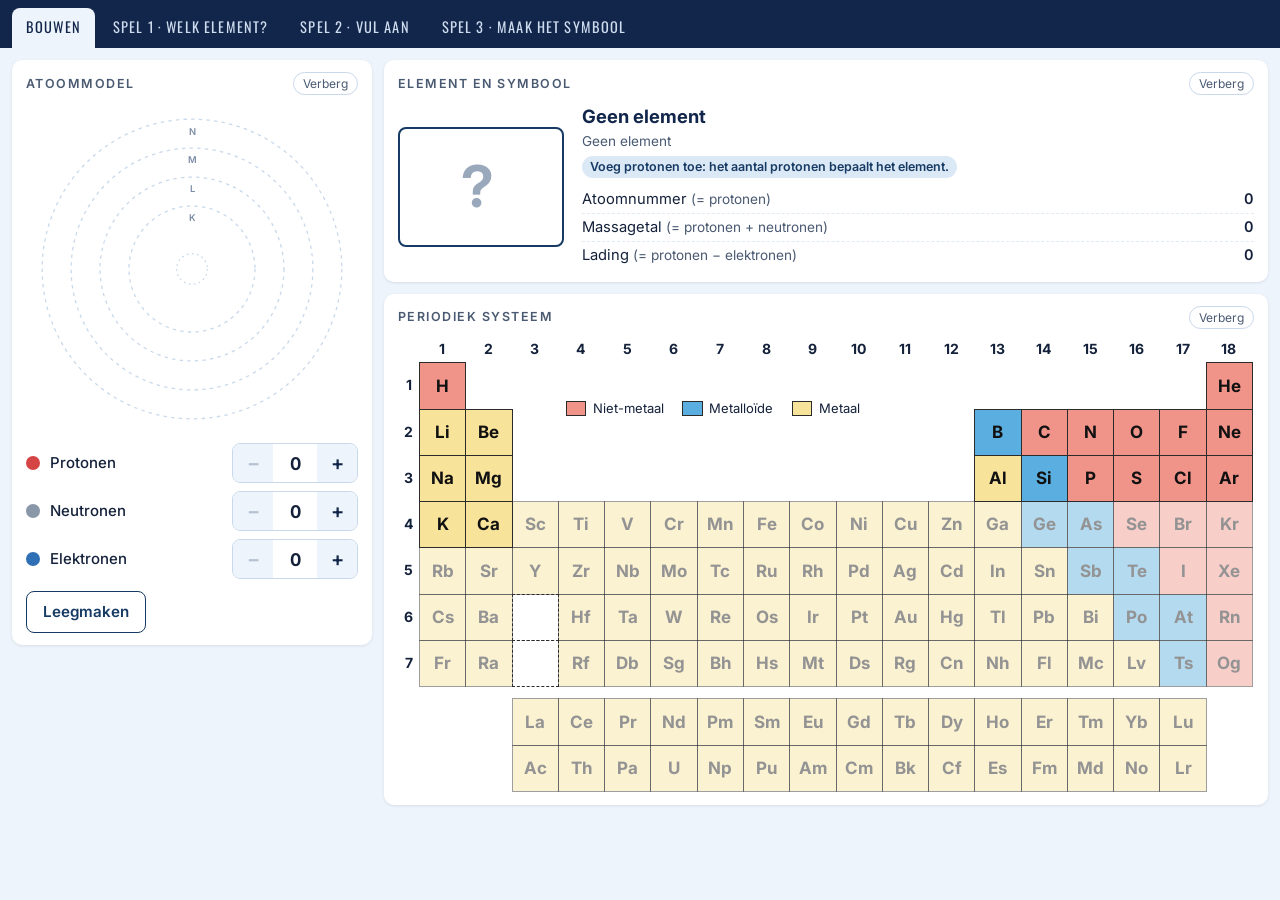
==== materialen/3hv/h1/bouw-een-atoom/index.html @ c72470d8 "Simulatie Bouw een atoom met drie spellen; PhET-materialen verwijderd - Bouwen t/m calcium: protonen" ====
<!doctype html>
<html lang="nl">
<head>
<meta charset="utf-8">
<meta name="viewport" content="width=device-width, initial-scale=1">
<title>Bouw een atoom</title>
<link rel="preconnect" href="https://fonts.googleapis.com">
<link rel="preconnect" href="https://fonts.gstatic.com" crossorigin>
<link href="https://fonts.googleapis.com/css2?family=Inter:wght@400;500;600;700&family=Oswald:wght@500;600&display=swap" rel="stylesheet">
<style>
  :root {
    --navy: #11264a; --navy2: #163a63; --navy3: #2c5687;
    --licht: #eef4fb; --licht2: #dbe8f5; --rand: #c9d8ea;
    --tekst: #14213a; --zacht: #4a5a72;
    --proton: #d64545; --neutron: #8a97a8; --elektron: #2f6fb5;
    --goed: #1f8a4c; --fout: #c0392b;
    --nietmetaal: #f0948a; --metalloide: #5aaee0; --metaal: #f8e39b;
  }
  * { box-sizing: border-box; }
  html, body { margin: 0; }
  body {
    font-family: Inter, "Helvetica Neue", Arial, sans-serif; color: var(--tekst);
    background: var(--licht); line-height: 1.45; font-size: 15px;
    -webkit-font-smoothing: antialiased;
  }
  button { font: inherit; cursor: pointer; }
  [hidden] { display: none !important; }

  /* ---------- tabbladen ---------- */
  .tabs {
    display: flex; gap: 4px; padding: 8px 12px 0; background: var(--navy);
    overflow-x: auto; scrollbar-width: none;
  }
  .tabs button {
    flex: 0 0 auto; border: 0; background: transparent; color: #cfdcef;
    padding: 9px 14px 10px; border-radius: 8px 8px 0 0;
    font-family: Oswald, "Arial Narrow", sans-serif; letter-spacing: .08em;
    text-transform: uppercase; font-size: .9rem;
  }
  .tabs button:hover { color: #fff; background: rgba(255,255,255,.08); }
  .tabs button[aria-selected="true"] { background: var(--licht); color: var(--navy); }
  #scherm { padding: 12px; }

  /* ---------- kaarten ---------- */
  .kaart { background: #fff; border-radius: 10px; box-shadow: 0 1px 3px rgba(11,26,51,.1); padding: 12px 14px; min-width: 0; }
  .kaart-kop { display: flex; align-items: center; gap: 8px; margin: 0 0 8px; }
  .kaart-kop h2 {
    margin: 0; font-size: .78rem; letter-spacing: .12em; text-transform: uppercase;
    color: var(--zacht); font-weight: 600;
  }
  .kaart-kop .wissel {
    margin-left: auto; border: 1px solid var(--rand); background: #fff; color: var(--zacht);
    font-size: .75rem; padding: 2px 9px; border-radius: 99px;
  }
  .kaart.dicht .inhoud { display: none; }
  .kaart.dicht .kaart-kop { margin: 0; }

  /* ---------- bouwen ---------- */
  .bouw { display: grid; grid-template-columns: minmax(280px, 360px) minmax(0, 1fr); gap: 12px; align-items: start; }
  .bouw .model { grid-row: span 2; }
  .atoom { width: 100%; height: auto; display: block; max-height: 340px; margin: 0 auto; }
  .atoom .schil { fill: none; stroke: #c9d8ea; stroke-width: 1.5; stroke-dasharray: 4 5; }
  .atoom .schil.vol { stroke: #9fb6d3; }
  .atoom .schil-naam { font-size: 11px; fill: #7d8da5; font-weight: 600; font-family: Inter, Arial, sans-serif; }
  .atoom .kern-leeg { fill: none; stroke: #c9d8ea; stroke-width: 1.5; stroke-dasharray: 2 4; }
  .atoom .p { fill: var(--proton); stroke: #fff; stroke-width: 1.2; }
  .atoom .n { fill: var(--neutron); stroke: #fff; stroke-width: 1.2; }
  .atoom .e { fill: var(--elektron); stroke: #fff; stroke-width: 2; }
  .atoom .pop { animation: pop .35s ease-out; transform-box: fill-box; transform-origin: center; }
  @keyframes pop { from { transform: scale(2.2); opacity: .2; } to { transform: scale(1); opacity: 1; } }
  @media (prefers-reduced-motion: reduce) { .atoom .pop { animation: none; } .el { transition: none !important; } }

  .deeltjes { display: grid; gap: 8px; margin-top: 8px; }
  .deeltje { display: flex; align-items: center; gap: 10px; }
  .deeltje .stip { width: 14px; height: 14px; border-radius: 50%; flex: 0 0 auto; }
  .deeltje .naam { flex: 1; font-weight: 500; }
  .stapper { display: inline-flex; align-items: center; border: 1px solid var(--rand); border-radius: 8px; overflow: hidden; }
  .stapper button {
    width: 40px; height: 38px; border: 0; background: var(--licht); color: var(--navy);
    font-size: 1.25rem; font-weight: 600; line-height: 1;
  }
  .stapper button:hover:not(:disabled) { background: var(--licht2); }
  .stapper button:disabled { color: #b5c1d1; cursor: default; }
  .stapper output { min-width: 44px; text-align: center; font-weight: 700; font-size: 1.1rem; font-variant-numeric: tabular-nums; }
  .knoppenrij { display: flex; gap: 8px; margin-top: 12px; flex-wrap: wrap; }
  .knop {
    border: 1px solid var(--navy2); background: var(--navy2); color: #fff;
    padding: 9px 16px; border-radius: 8px; font-weight: 600; font-size: .95rem;
  }
  .knop:hover { filter: brightness(1.12); }
  .knop.licht { background: #fff; color: var(--navy2); }
  .knop.groot { padding: 12px 22px; font-size: 1.05rem; }

  .gegevens .inhoud { display: flex; gap: 18px; align-items: center; flex-wrap: wrap; }
  .gegevens table { border-collapse: collapse; font-size: .92rem; flex: 1 1 220px; }
  .gegevens td { padding: 3px 0; border-bottom: 1px dashed #e1e9f3; }
  .gegevens td:last-child { text-align: right; font-weight: 600; font-variant-numeric: tabular-nums; padding-left: 12px; }
  .gegevens tr:last-child td { border-bottom: 0; }
  .elementnaam { font-weight: 700; font-size: 1.15rem; color: var(--navy); margin-bottom: 2px; }
  .status { font-size: .85rem; color: var(--zacht); }
  .label { display: inline-block; font-size: .78rem; font-weight: 600; padding: 2px 8px; border-radius: 99px; margin: 4px 4px 0 0; }
  .label.ok { background: #e3f4ea; color: var(--goed); }
  .label.let { background: #fdecea; color: var(--fout); }
  .label.info { background: var(--licht2); color: var(--navy2); }

  /* ---------- symboolnotatie ---------- */
  .notatie {
    display: inline-grid; grid-template-columns: auto auto auto; grid-template-rows: auto auto;
    align-items: center; column-gap: 4px; padding: 10px 16px; background: #fff;
    border: 2px solid var(--navy2); border-radius: 8px; min-height: 120px;
    font-variant-numeric: tabular-nums;
  }
  .notatie .a, .notatie .z { grid-column: 1; justify-self: end; font-size: 1.35rem; font-weight: 600; line-height: 1.1; min-width: 1.2em; text-align: right; }
  .notatie .a { grid-row: 1; align-self: end; }
  .notatie .z { grid-row: 2; align-self: start; }
  .notatie .sym { grid-column: 2; grid-row: 1 / span 2; font-size: 3.6rem; font-weight: 700; line-height: 1; color: var(--navy); min-width: 1.1em; text-align: center; }
  .notatie .q { grid-column: 3; grid-row: 1; align-self: end; font-size: 1.35rem; font-weight: 600; line-height: 1.1; min-width: 1.5em; }
  .notatie .sym.onbekend { color: #9aa8bb; }
  .notatie input {
    width: 3.2em; font: inherit; font-size: 1.25rem; font-weight: 600; text-align: center;
    border: 2px solid var(--navy3); border-radius: 6px; padding: 3px 2px; margin: 2px 0;
    background: #f7fbff; color: var(--tekst);
  }
  .notatie input:focus { outline: 3px solid #9cc3f0; outline-offset: 1px; }
  .notatie input.goed { border-color: var(--goed); background: #e9f7ef; }
  .notatie input.fout { border-color: var(--fout); background: #fdecea; }
  .notatie .ingevuld { color: var(--goed); }

  /* ---------- periodiek systeem ---------- */
  .pse-wrap { overflow-x: auto; }
  .pse {
    display: grid; container-type: inline-size; min-width: 340px;
    grid-template-columns: 1.4em repeat(18, minmax(0, 1fr));
    grid-template-rows: auto repeat(7, auto) .8em repeat(2, auto);
    padding: 2px 2px 2px 0;
  }
  .pse .gnr, .pse .pnr {
    font-weight: 700; color: var(--tekst); display: grid; place-items: center;
    font-size: clamp(8px, 1.9cqw, 14px);
  }
  .pse .gnr { padding-bottom: 3px; }
  .pse .el {
    aspect-ratio: 1; border: 1px solid #2b2b2b; margin: 0 -1px -1px 0; padding: 0;
    display: grid; place-items: center; position: relative;
    font-weight: 700; font-size: clamp(8px, 2.35cqw, 17px); color: #111;
    transition: transform .12s ease, box-shadow .12s ease;
  }
  .pse .nietmetaal { background: var(--nietmetaal); }
  .pse .metalloide { background: var(--metalloide); }
  .pse .metaal { background: var(--metaal); }
  .pse .el.buiten { opacity: .45; }
  .pse .leegvak { border: 1px dashed #2b2b2b; margin: 0 -1px -1px 0; }
  .pse .el.markeer {
    z-index: 3; transform: scale(1.18); outline: 3px solid var(--navy);
    box-shadow: 0 4px 12px rgba(0,0,0,.35);
  }
  .pse.klikbaar { min-width: 430px; }
  .pse.klikbaar .el.binnen { cursor: pointer; }
  .pse.klikbaar .el.binnen:hover, .pse.klikbaar .el.binnen:focus-visible { z-index: 3; transform: scale(1.2); box-shadow: 0 3px 10px rgba(0,0,0,.3); outline: 2px solid var(--navy); }
  .pse .el.goed { background: var(--goed); color: #fff; z-index: 3; transform: scale(1.25); outline: 3px solid #0d4d29; }
  .pse .el.fout { background: var(--fout); color: #fff; }
  .pse .legenda {
    grid-column: 5 / span 9; grid-row: 2 / span 2; display: flex; flex-wrap: wrap;
    align-content: center; gap: .4em 1.4em; padding-left: .6em; font-size: clamp(8px, 1.8cqw, 13px);
  }
  .pse .legenda span { display: inline-flex; align-items: center; gap: .5em; }
  .pse .legenda i { width: 1.6em; height: 1.2em; border: 1px solid #2b2b2b; display: inline-block; }

  /* ---------- spellen ---------- */
  .start { max-width: 640px; margin: 18px auto; padding: 24px 26px; }
  .start h2 { margin: 0 0 6px; font-family: Oswald, "Arial Narrow", sans-serif; letter-spacing: .05em; text-transform: uppercase; color: var(--navy); font-weight: 600; font-size: 1.5rem; }
  .start p { margin: 6px 0; color: var(--zacht); }
  .schakelaar { display: flex; align-items: center; gap: 12px; margin: 18px 0 4px; cursor: pointer; font-weight: 600; }
  .schakelaar input { position: absolute; opacity: 0; width: 1px; height: 1px; }
  .schakelaar .baan { width: 46px; height: 26px; border-radius: 99px; background: #b8c4d4; position: relative; transition: background .15s; flex: 0 0 auto; }
  .schakelaar .baan::after { content: ""; position: absolute; top: 3px; left: 3px; width: 20px; height: 20px; border-radius: 50%; background: #fff; transition: left .15s; box-shadow: 0 1px 2px rgba(0,0,0,.3); }
  .schakelaar input:checked + .baan { background: var(--goed); }
  .schakelaar input:checked + .baan::after { left: 23px; }
  .schakelaar input:focus-visible + .baan { outline: 3px solid #9cc3f0; outline-offset: 2px; }
  .start .klein { font-size: .88rem; }

  .spelbalk {
    display: flex; align-items: center; gap: 14px; flex-wrap: wrap;
    background: #fff; border-radius: 10px; padding: 8px 14px; margin-bottom: 12px;
    box-shadow: 0 1px 3px rgba(11,26,51,.1); font-size: .92rem;
  }
  .spelbalk strong { color: var(--navy); }
  .voortgang { display: flex; gap: 5px; }
  .voortgang i { width: 22px; height: 6px; border-radius: 3px; background: var(--licht2); }
  .voortgang i.af { background: var(--navy3); }
  .voortgang i.nu { background: var(--navy); outline: 2px solid #9cc3f0; }
  .spelbalk .stop { margin-left: auto; border: 1px solid var(--rand); background: #fff; color: var(--zacht); border-radius: 8px; padding: 4px 12px; font-size: .85rem; }
  .ionlabel { font-size: .78rem; font-weight: 600; padding: 2px 8px; border-radius: 99px; background: var(--licht2); color: var(--navy2); }

  .spel-grid { display: grid; grid-template-columns: minmax(250px, 330px) minmax(0, 1fr); gap: 12px; align-items: start; }
  .gegeven ul { list-style: none; padding: 0; margin: 0 0 6px; display: grid; gap: 4px; }
  .gegeven li { display: flex; align-items: center; gap: 10px; font-size: 1.02rem; }
  .gegeven li .stip { width: 13px; height: 13px; border-radius: 50%; }
  .gegeven li b { margin-left: auto; font-size: 1.15rem; font-variant-numeric: tabular-nums; }
  .opdracht .vraag { font-size: 1.08rem; font-weight: 600; margin: 0 0 12px; color: var(--navy); }
  .opdracht .hint { font-size: .85rem; color: var(--zacht); margin: -6px 0 12px; }
  .invulrij { display: flex; gap: 22px; align-items: center; flex-wrap: wrap; }
  .feedback { margin-top: 14px; padding: 12px 14px; border-radius: 8px; font-size: .95rem; }
  .feedback.goed { background: #e9f7ef; border-left: 5px solid var(--goed); }
  .feedback.fout { background: #fdecea; border-left: 5px solid var(--fout); }
  .feedback.info { background: var(--licht); border-left: 5px solid var(--navy3); }
  .feedback strong { display: block; margin-bottom: 2px; }
  .feedback p { margin: 4px 0 0; }

  .resultaat { max-width: 720px; margin: 18px auto; padding: 24px 26px; text-align: center; }
  .resultaat .score { font-size: 3rem; font-weight: 700; color: var(--navy); line-height: 1.1; margin: 8px 0 2px; }
  .resultaat .sterren { font-size: 1.8rem; letter-spacing: .15em; color: #e0a800; }
  .resultaat ol { list-style: none; padding: 0; margin: 18px 0; display: flex; flex-wrap: wrap; justify-content: center; gap: 10px; }
  .resultaat li { border: 1px solid var(--rand); border-radius: 10px; padding: 8px 12px 6px; min-width: 112px; }
  .notatie.klein { min-height: 0; padding: 4px 10px; border-width: 1px; margin-bottom: 4px; }
  .notatie.klein .a, .notatie.klein .z, .notatie.klein .q { font-size: .95rem; }
  .notatie.klein .sym { font-size: 2.2rem; }
  .resultaat li .pnt { font-size: .85rem; font-weight: 600; }
  .resultaat li .pnt.vol { color: var(--goed); }
  .resultaat li .pnt.half { color: #b77b00; }
  .resultaat li .pnt.nul { color: var(--fout); }
  .resultaat .knoppenrij { justify-content: center; }

  /* ---------- smal scherm ---------- */
  @media (max-width: 760px) {
    #scherm { padding: 8px; }
    .bouw, .spel-grid { grid-template-columns: 1fr; }
    .bouw .model { grid-row: auto; }
    .atoom { max-height: 260px; }
    .tabs button { padding: 8px 10px 9px; font-size: .82rem; }
  }
</style>
</head>
<body>
<nav class="tabs" role="tablist" aria-label="Onderdelen">
  <button role="tab" data-modus="bouw">Bouwen</button>
  <button role="tab" data-modus="1">Spel 1 · Welk element?</button>
  <button role="tab" data-modus="2">Spel 2 · Vul aan</button>
  <button role="tab" data-modus="3">Spel 3 · Maak het symbool</button>
</nav>
<main id="scherm"></main>

<script>
"use strict";

/* ===================== gegevens ===================== */

const SYMBOLEN = ("H He Li Be B C N O F Ne Na Mg Al Si P S Cl Ar K Ca Sc Ti V Cr Mn Fe Co Ni Cu Zn " +
  "Ga Ge As Se Br Kr Rb Sr Y Zr Nb Mo Tc Ru Rh Pd Ag Cd In Sn Sb Te I Xe Cs Ba La Ce Pr Nd Pm Sm " +
  "Eu Gd Tb Dy Ho Er Tm Yb Lu Hf Ta W Re Os Ir Pt Au Hg Tl Pb Bi Po At Rn Fr Ra Ac Th Pa U Np Pu " +
  "Am Cm Bk Cf Es Fm Md No Lr Rf Db Sg Bh Hs Mt Ds Rg Cn Nh Fl Mc Lv Ts Og").split(" ");

const NAMEN = ["Waterstof", "Helium", "Lithium", "Beryllium", "Boor", "Koolstof", "Stikstof",
  "Zuurstof", "Fluor", "Neon", "Natrium", "Magnesium", "Aluminium", "Silicium", "Fosfor",
  "Zwavel", "Chloor", "Argon", "Kalium", "Calcium"];

const MAX_Z = 20;                 // bouwen en spellen t/m calcium
const NIET_METAAL = [1, 2, 6, 7, 8, 9, 10, 15, 16, 17, 18, 34, 35, 36, 53, 54, 86, 118];
const METALLOIDE = [5, 14, 32, 33, 51, 52, 84, 85, 117];

/* Aantallen neutronen van de stabiele isotopen (t/m calcium) */
const STABIEL = {
  1: [0, 1], 2: [1, 2], 3: [3, 4], 4: [5], 5: [5, 6], 6: [6, 7], 7: [7, 8], 8: [8, 9, 10],
  9: [10], 10: [10, 11, 12], 11: [12], 12: [12, 13, 14], 13: [14], 14: [14, 15, 16], 15: [16],
  16: [16, 17, 18, 20], 17: [18, 20], 18: [18, 20, 22], 19: [20, 22], 20: [20, 22, 23, 24, 26, 28]
};

/* Ionen die in de spellen gevraagd kunnen worden (realistische ladingen) */
const IONEN = { 1: 1, 3: 1, 4: 2, 7: -3, 8: -2, 9: -1, 11: 1, 12: 2, 13: 3, 15: -3, 16: -2, 17: -1, 19: 1, 20: 2 };

const SCHIL_MAX = [2, 8, 8, 2];
const SCHIL_NAAM = ["K", "L", "M", "N"];
const GRENS = { p: MAX_Z, n: 30, e: 20 };

/* ===================== hulpfuncties ===================== */

const $ = (s, el = document) => el.querySelector(s);
const $$ = (s, el = document) => [...el.querySelectorAll(s)];
const kies = (lijst) => lijst[Math.floor(Math.random() * lijst.length)];
const schud = (lijst) => {
  const a = [...lijst];
  for (let i = a.length - 1; i > 0; i--) { const j = Math.floor(Math.random() * (i + 1)); [a[i], a[j]] = [a[j], a[i]]; }
  return a;
};
const reeks = (van, tot) => Array.from({ length: tot - van + 1 }, (_, i) => van + i);
const MIN = "−";

const symbool = (z) => (z >= 1 && z <= SYMBOLEN.length ? SYMBOLEN[z - 1] : null);
const naam = (z) => NAMEN[z - 1] || "";
const categorie = (z) => NIET_METAAL.includes(z) ? "nietmetaal" : METALLOIDE.includes(z) ? "metalloide" : "metaal";

/* lading als in de notatie: "", "+", "2+", "−", "3−" */
const ladingNotatie = (q) => q === 0 ? "" : (Math.abs(q) === 1 ? "" : Math.abs(q)) + (q > 0 ? "+" : MIN);
/* lading als getal in tekst: "0", "+2", "−1" */
const ladingGetal = (q) => q === 0 ? "0" : (q > 0 ? "+" : MIN) + Math.abs(q);

/* Leest een ingevoerde lading. Geeft een getal, of null (leeg) of NaN (ongeldig) */
function leesLading(tekst) {
  const s = String(tekst).replace(/[−–—]/g, "-").replace(/\s+/g, "");
  if (s === "") return null;
  if (/^[+-]?0[+-]?$/.test(s)) return 0;
  const m = s.match(/^([+-])?(\d*)([+-])?$/);
  if (!m || (!m[1] && !m[3]) || (m[1] && m[3])) return NaN;
  const getal = m[2] === "" ? 1 : parseInt(m[2], 10);
  return (m[1] || m[3]) === "+" ? getal : -getal;
}
function leesGetal(tekst) {
  const s = String(tekst).trim();
  if (s === "") return null;
  return /^\d+$/.test(s) ? parseInt(s, 10) : NaN;
}

function verdeling(e) {
  const uit = [];
  for (const max of SCHIL_MAX) { const x = Math.max(0, Math.min(max, e)); uit.push(x); e -= x; }
  return uit;
}

/* ===================== atoommodel (SVG) ===================== */

function atoomSVG(p, n, e, nieuw) {
  const radii = [74, 108, 142, 176];
  const schillen = verdeling(e);
  let s = `<svg class="atoom" viewBox="-195 -195 390 390" role="img"
    aria-label="Atoommodel met ${p} protonen, ${n} neutronen en ${e} elektronen">`;

  radii.forEach((r, i) => {
    s += `<circle class="schil ${schillen[i] ? "vol" : ""}" r="${r}"/>`;
    s += `<text class="schil-naam" x="0" y="${-r + 18}" text-anchor="middle">${SCHIL_NAAM[i]}</text>`;
  });

  // kern: protonen en neutronen gelijkmatig gemengd, in een zonnebloem-spiraal
  const totaal = p + n;
  if (totaal === 0) {
    s += `<circle class="kern-leeg" r="18"/>`;
  } else {
    const volgorde = [];
    let pi = 0, ni = 0;
    for (let i = 0; i < totaal; i++) {
      const wilP = n === 0 || (pi / Math.max(p, 1)) <= (ni / n);
      if ((wilP && pi < p) || ni >= n) { volgorde.push("p"); pi++; } else { volgorde.push("n"); ni++; }
    }
    const laatste = nieuw === "p" || nieuw === "n" ? volgorde.lastIndexOf(nieuw) : -1;
    const straal = totaal > 36 ? 6.2 : 7.2;
    const deeltjes = volgorde.map((soort, i) => {
      const r = i === 0 ? 0 : straal * 1.12 * Math.sqrt(i);
      const a = i * 2.39996;
      return { soort, x: r * Math.cos(a), y: r * Math.sin(a), i };
    }).reverse();
    for (const d of deeltjes) {
      s += `<circle class="${d.soort}${d.i === laatste ? " pop" : ""}" cx="${d.x.toFixed(2)}" cy="${d.y.toFixed(2)}" r="${straal}"/>`;
    }
  }

  // elektronen
  let laatsteSchil = -1;
  schillen.forEach((x, i) => { if (x) laatsteSchil = i; });
  schillen.forEach((aantal, i) => {
    const r = radii[i];
    for (let k = 0; k < aantal; k++) {
      const a = -Math.PI / 2 + (k / aantal) * Math.PI * 2 + (i % 2 ? Math.PI / aantal : 0);
      const pop = nieuw === "e" && i === laatsteSchil && k === aantal - 1 ? " pop" : "";
      s += `<circle class="e${pop}" cx="${(r * Math.cos(a)).toFixed(2)}" cy="${(r * Math.sin(a)).toFixed(2)}" r="8"/>`;
    }
  });
  return s + `</svg>`;
}

/* ===================== symboolnotatie ===================== */
/* velden: { a, z, sym, q } – elk een tekst, of { invoer: "id" } voor een invulvak */
function notatieHTML(v, opties = {}) {
  const vak = (x, cls, label) => {
    if (x && typeof x === "object") {
      return `<span class="${cls}"><input id="${x.invoer}" inputmode="${x.modus || "numeric"}" autocomplete="off" aria-label="${label}" maxlength="3"></span>`;
    }
    return `<span class="${cls}">${x ?? ""}</span>`;
  };
  return `<div class="notatie ${opties.klein ? "klein" : ""}" role="group" aria-label="Symboolnotatie">
    ${vak(v.a, "a", "Massagetal")}
    ${vak(v.z, "z", "Atoomnummer")}
    <span class="sym ${v.sym ? "" : "onbekend"}" id="${opties.symId || ""}">${v.sym || "?"}</span>
    ${vak(v.q, "q", "Lading")}
  </div>`;
}

/* ===================== periodiek systeem ===================== */

function positie(z) {
  if (z === 1) return [1, 1];
  if (z === 2) return [1, 18];
  if (z <= 4) return [2, z - 2];
  if (z <= 10) return [2, z + 8];
  if (z <= 12) return [3, z - 10];
  if (z <= 18) return [3, z];
  if (z <= 36) return [4, z - 18];
  if (z <= 54) return [5, z - 36];
  if (z <= 56) return [6, z - 54];
  if (z <= 71) return ["f1", z - 54];   // La (57) onder groep 3
  if (z <= 86) return [6, z - 68];
  if (z <= 88) return [7, z - 86];
  if (z <= 103) return ["f2", z - 86];  // Ac (89) onder groep 3
  return [7, z - 100];
}

function pseHTML({ markeer = 0, klikbaar = false } = {}) {
  let s = `<div class="pse-wrap"><div class="pse ${klikbaar ? "klikbaar" : ""}" role="group" aria-label="Periodiek systeem">`;
  for (let g = 1; g <= 18; g++) s += `<div class="gnr" style="grid-row:1;grid-column:${g + 1}">${g}</div>`;
  for (let p = 1; p <= 7; p++) s += `<div class="pnr" style="grid-row:${p + 1};grid-column:1">${p}</div>`;
  s += `<div class="legenda">
      <span><i style="background:var(--nietmetaal)"></i>Niet-metaal</span>
      <span><i style="background:var(--metalloide)"></i>Metalloïde</span>
      <span><i style="background:var(--metaal)"></i>Metaal</span>
    </div>`;
  s += `<div class="leegvak" style="grid-row:7;grid-column:4"></div><div class="leegvak" style="grid-row:8;grid-column:4"></div>`;
  for (let z = 1; z <= SYMBOLEN.length; z++) {
    const [rij, kolom] = positie(z);
    const r = rij === "f1" ? 10 : rij === "f2" ? 11 : rij + 1;
    const binnen = z <= MAX_Z;
    const cls = `el ${categorie(z)} ${binnen ? "binnen" : "buiten"} ${z === markeer ? "markeer" : ""}`;
    const stijl = `grid-row:${r};grid-column:${kolom + 1}`;
    if (klikbaar && binnen) {
      s += `<button type="button" class="${cls}" style="${stijl}" data-z="${z}" aria-label="${naam(z)}">${SYMBOLEN[z - 1]}</button>`;
    } else {
      s += `<div class="${cls}" style="${stijl}"${binnen ? ` title="${naam(z)}"` : ""}>${SYMBOLEN[z - 1]}</div>`;
    }
  }
  return s + `</div></div>`;
}

/* ===================== toestand ===================== */

const st = {
  modus: "bouw",
  ionen: false,
  bouw: { p: 0, n: 0, e: 0, nieuw: null, dicht: {} },
  spel: null
};

const scherm = $("#scherm");

function zetModus(m) {
  st.modus = m;
  st.spel = null;
  $$(".tabs button").forEach((b) => b.setAttribute("aria-selected", String(b.dataset.modus === m)));
  render();
  window.scrollTo(0, 0);
}
$$(".tabs button").forEach((b) => b.addEventListener("click", () => zetModus(b.dataset.modus)));

function render() {
  if (st.modus === "bouw") return renderBouw();
  const nr = Number(st.modus);
  if (!st.spel) return renderStart(nr);
  if (st.spel.klaar) return renderResultaat();
  return renderVraag();
}

/* ===================== BOUWEN ===================== */

function kaart(id, titel, inhoud, extraCls = "") {
  const dicht = st.bouw.dicht[id];
  return `<section class="kaart ${extraCls} ${dicht ? "dicht" : ""}" data-kaart="${id}">
    <div class="kaart-kop"><h2>${titel}</h2>
      <button class="wissel" type="button" data-wissel="${id}" aria-expanded="${!dicht}">${dicht ? "Toon" : "Verberg"}</button>
    </div>
    <div class="inhoud">${inhoud}</div>
  </section>`;
}

function renderBouw() {
  const { p, n, e, nieuw } = st.bouw;
  const sym = symbool(p);
  const a = p + n;
  const q = p - e;

  const rij = (soort, label, kleur) => `
    <div class="deeltje">
      <span class="stip" style="background:${kleur}"></span>
      <span class="naam">${label}</span>
      <span class="stapper">
        <button type="button" data-min="${soort}" aria-label="${label} eraf" ${st.bouw[soort] <= 0 ? "disabled" : ""}>${MIN}</button>
        <output aria-live="polite">${st.bouw[soort]}</output>
        <button type="button" data-plus="${soort}" aria-label="${label} erbij" ${st.bouw[soort] >= GRENS[soort] ? "disabled" : ""}>+</button>
      </span>
    </div>`;

  let soortTekst, labels = "";
  if (p === 0) {
    soortTekst = "Geen element";
    labels = `<span class="label info">Voeg protonen toe: het aantal protonen bepaalt het element.</span>`;
  } else {
    soortTekst = q === 0 ? "Neutraal atoom" : q > 0 ? "Positief ion" : "Negatief ion";
    const stabiel = (STABIEL[p] || []).includes(n);
    labels = stabiel
      ? `<span class="label ok">Stabiele kern</span>`
      : `<span class="label let">Instabiele kern: komt niet stabiel voor in de natuur</span>`;
  }

  const gegevens = `
    <div>
      ${notatieHTML({ a: p ? a : "", z: p || "", sym, q: p ? ladingNotatie(q) : "" })}
    </div>
    <div style="flex:1 1 230px">
      <div class="elementnaam">${p ? naam(p) : "Geen element"}</div>
      <div class="status">${soortTekst}</div>
      <div>${labels}</div>
      <table style="width:100%;margin-top:8px">
        <tr><td>Atoomnummer <span class="status">(= protonen)</span></td><td>${p}</td></tr>
        <tr><td>Massagetal <span class="status">(= protonen + neutronen)</span></td><td>${a}</td></tr>
        <tr><td>Lading <span class="status">(= protonen ${MIN} elektronen)</span></td><td>${ladingGetal(q)}</td></tr>
      </table>
    </div>`;

  scherm.innerHTML = `
    <div class="bouw">
      ${kaart("model", "Atoommodel", `
        ${atoomSVG(p, n, e, nieuw)}
        <div class="deeltjes">
          ${rij("p", "Protonen", "var(--proton)")}
          ${rij("n", "Neutronen", "var(--neutron)")}
          ${rij("e", "Elektronen", "var(--elektron)")}
        </div>
        <div class="knoppenrij">
          <button class="knop licht" type="button" id="leeg">Leegmaken</button>
        </div>`, "model")}
      ${kaart("gegevens", "Element en symbool", gegevens, "gegevens")}
      ${kaart("pse", "Periodiek systeem", pseHTML({ markeer: p }))}
    </div>`;

  st.bouw.nieuw = null;

  $$("[data-plus]", scherm).forEach((b) => b.addEventListener("click", () => wijzig(b.dataset.plus, 1)));
  $$("[data-min]", scherm).forEach((b) => b.addEventListener("click", () => wijzig(b.dataset.min, -1)));
  $("#leeg").addEventListener("click", () => { Object.assign(st.bouw, { p: 0, n: 0, e: 0 }); renderBouw(); });
  $$("[data-wissel]", scherm).forEach((b) => b.addEventListener("click", () => {
    st.bouw.dicht[b.dataset.wissel] = !st.bouw.dicht[b.dataset.wissel];
    renderBouw();
  }));
}

function wijzig(soort, d) {
  const nieuw = st.bouw[soort] + d;
  if (nieuw < 0 || nieuw > GRENS[soort]) return;
  st.bouw[soort] = nieuw;
  st.bouw.nieuw = d > 0 ? soort : null;
  const knop = d > 0 ? `[data-plus="${soort}"]` : `[data-min="${soort}"]`;
  renderBouw();
  const opnieuw = $(knop, scherm);
  if (opnieuw && !opnieuw.disabled) opnieuw.focus();
}

/* ===================== SPELLEN ===================== */

const SPELLEN = {
  1: {
    titel: "Spel 1: Welk element is het?",
    uitleg: "Je krijgt het aantal protonen, neutronen en elektronen. Klik in het periodiek systeem op het element dat erbij hoort."
  },
  2: {
    titel: "Spel 2: Vul het symbool aan",
    uitleg: "Je krijgt het aantal protonen, neutronen en elektronen en een symbool waarin één getal ontbreekt. Vul het ontbrekende getal in."
  },
  3: {
    titel: "Spel 3: Maak het symbool",
    uitleg: "Je krijgt het aantal protonen, neutronen en elektronen. Vul zelf het hele symbool in: atoomnummer, massagetal en (bij ionen) de lading."
  }
};

function renderStart(nr) {
  const spel = SPELLEN[nr];
  scherm.innerHTML = `
    <section class="kaart start">
      <h2>${spel.titel}</h2>
      <p>${spel.uitleg}</p>
      <p>Je krijgt <strong>5 uitdagingen</strong>. Goed in één keer: 2 punten. Goed bij de tweede poging: 1 punt.</p>
      <label class="schakelaar">
        <input type="checkbox" id="ionen" ${st.ionen ? "checked" : ""}>
        <span class="baan" aria-hidden="true"></span>
        <span>Ionen meenemen</span>
      </label>
      <p class="klein" id="ionen-uitleg"></p>
      <div class="knoppenrij"><button class="knop groot" type="button" id="start">Start</button></div>
    </section>`;
  const uitleg = () => {
    $("#ionen-uitleg").textContent = st.ionen
      ? "Aan: je krijgt ook ionen, zoals Na⁺, Mg²⁺ en Cl⁻. Het aantal elektronen is dan niet gelijk aan het aantal protonen."
      : "Uit: je krijgt alleen neutrale atomen (evenveel elektronen als protonen).";
  };
  uitleg();
  $("#ionen").addEventListener("change", (ev) => { st.ionen = ev.target.checked; uitleg(); });
  $("#start").addEventListener("click", () => startSpel(nr));
}

function maakUitdagingen(nr, ionen) {
  let keuzes;
  if (ionen) {
    // 3 ionen en 2 atomen, allemaal verschillende elementen
    const ionZ = schud(Object.keys(IONEN).map(Number)).slice(0, 3);
    const atoomZ = schud(reeks(1, MAX_Z).filter((z) => !ionZ.includes(z))).slice(0, 2);
    keuzes = schud([...ionZ.map((z) => ({ z, ion: true })), ...atoomZ.map((z) => ({ z, ion: false }))]);
  } else {
    keuzes = schud(reeks(1, MAX_Z)).slice(0, 5).map((z) => ({ z, ion: false }));
  }
  const lijst = keuzes.map(({ z, ion }) => {
    const n = kies(STABIEL[z]);
    const q = ion ? IONEN[z] : 0;
    return { z, n, q, e: z - q, a: z + n, ion };
  });
  if (nr === 2) {
    // soorten vragen verdelen: zonder ionen massagetal/atoomnummer, met ionen bij de ionen vooral lading
    const basis = schud(["massagetal", "atoomnummer", "massagetal", "atoomnummer", kies(["massagetal", "atoomnummer"])]);
    let ladingVragen = 0;
    lijst.forEach((u, i) => {
      if (u.ion && (ladingVragen < 2 || Math.random() < .4)) { u.variant = "lading"; ladingVragen++; }
      else u.variant = basis[i];
    });
  }
  return lijst;
}

function startSpel(nr) {
  st.spel = { nr, ionen: st.ionen, uitdagingen: maakUitdagingen(nr, st.ionen), i: 0, poging: 0, punten: [], klaar: false, opgelost: false };
  render();
}

function spelbalk() {
  const s = st.spel;
  const totaal = s.punten.reduce((x, y) => x + y, 0);
  return `<div class="spelbalk">
    <strong>${SPELLEN[s.nr].titel.split(":")[0]}</strong>
    <span>Uitdaging ${s.i + 1} van ${s.uitdagingen.length}</span>
    <span class="voortgang" aria-hidden="true">${s.uitdagingen.map((_, k) =>
      `<i class="${k < s.i ? "af" : k === s.i ? "nu" : ""}"></i>`).join("")}</span>
    <span>Score: <strong>${totaal}</strong></span>
    ${s.ionen ? `<span class="ionlabel">Met ionen</span>` : ""}
    <button type="button" class="stop" id="stop">Stoppen</button>
  </div>`;
}

function gegevenHTML(u) {
  return `<section class="kaart gegeven">
    <div class="kaart-kop"><h2>Gegeven</h2></div>
    <ul>
      <li><span class="stip" style="background:var(--proton)"></span>Protonen <b>${u.z}</b></li>
      <li><span class="stip" style="background:var(--neutron)"></span>Neutronen <b>${u.n}</b></li>
      <li><span class="stip" style="background:var(--elektron)"></span>Elektronen <b>${u.e}</b></li>
    </ul>
    ${atoomSVG(u.z, u.n, u.e)}
  </section>`;
}

/* uitleg bij het juiste antwoord */
const UITLEG = {
  atoomnummer: (u) => `Atoomnummer = aantal protonen = <b>${u.z}</b>.`,
  massagetal: (u) => `Massagetal = protonen + neutronen = ${u.z} + ${u.n} = <b>${u.a}</b>.`,
  lading: (u) => `Lading = protonen ${MIN} elektronen = ${u.z} ${MIN} ${u.e} = <b>${ladingGetal(u.q)}</b>` +
    (u.q === 0 ? " (neutraal)." : `, in het symbool geschreven als <b>${ladingNotatie(u.q)}</b>.`),
  element: (u) => `Het aantal protonen bepaalt het element: atoomnummer ${u.z} is <b>${naam(u.z)} (${symbool(u.z)})</b>.` +
    (u.q !== 0 ? " Het aantal elektronen bepaalt alleen de lading, niet het element." : "")
};

function renderVraag() {
  const s = st.spel;
  const u = s.uitdagingen[s.i];
  let opdracht = "";

  if (s.nr === 1) {
    opdracht = `
      <p class="vraag">Welk ${u.q !== 0 || s.ionen ? "element" : "atoom"} is dit? Klik op het juiste element in het periodiek systeem.</p>
      ${pseHTML({ klikbaar: true })}`;
  } else if (s.nr === 2) {
    const v = { a: u.a, z: u.z, sym: symbool(u.z), q: s.ionen ? ladingNotatie(u.q) : "" };
    let vraag, hint = "";
    if (u.variant === "massagetal") { v.a = { invoer: "in-a" }; vraag = "Vul het massagetal in."; }
    if (u.variant === "atoomnummer") {
      v.z = { invoer: "in-z" }; v.sym = null;
      vraag = "Vul het atoomnummer in."; hint = "Het symbool verschijnt als je antwoord goed is.";
    }
    if (u.variant === "lading") {
      v.q = { invoer: "in-q", modus: "text" };
      vraag = "Vul de lading in."; hint = `Schrijf de lading zoals in een symbool, bijvoorbeeld <b>2+</b>, <b>+</b>, <b>1${MIN}</b> of <b>3${MIN}</b>.`;
    }
    opdracht = `
      <p class="vraag">${vraag}</p>${hint ? `<p class="hint">${hint}</p>` : ""}
      <div class="invulrij">
        ${notatieHTML(v, { symId: "sym" })}
        <button class="knop groot" type="button" id="controleer">Controleer</button>
      </div>`;
  } else {
    const v = { a: { invoer: "in-a" }, z: { invoer: "in-z" }, sym: null, q: s.ionen ? { invoer: "in-q", modus: "text" } : "" };
    opdracht = `
      <p class="vraag">Vul het atoomnummer, het massagetal${s.ionen ? " en de lading" : ""} in.</p>
      <p class="hint">Het symbool verschijnt zodra je een atoomnummer invult.${s.ionen ? ` Schrijf de lading zoals in een symbool (bijv. <b>2+</b> of <b>1${MIN}</b>); bij een neutraal atoom vul je <b>0</b> in of laat je het vak leeg.` : ""}</p>
      <div class="invulrij">
        ${notatieHTML(v, { symId: "sym" })}
        <button class="knop groot" type="button" id="controleer">Controleer</button>
      </div>`;
  }

  scherm.innerHTML = `
    ${spelbalk()}
    <div class="spel-grid">
      ${gegevenHTML(u)}
      <section class="kaart opdracht">
        <div class="kaart-kop"><h2>Opdracht</h2></div>
        ${opdracht}
        <div id="feedback" aria-live="polite"></div>
      </section>
    </div>`;

  $("#stop").addEventListener("click", () => { st.spel = null; render(); });

  if (s.nr === 1) {
    $$(".pse [data-z]", scherm).forEach((b) => b.addEventListener("click", () => antwoordElement(Number(b.dataset.z), b)));
  } else {
    $("#controleer").addEventListener("click", controleer);
    $$(".notatie input", scherm).forEach((inp) => inp.addEventListener("keydown", (ev) => { if (ev.key === "Enter") controleer(); }));
    const inZ = $("#in-z");
    if (s.nr === 3 && inZ) {
      inZ.addEventListener("input", () => {
        const z = leesGetal(inZ.value);
        const sym = $("#sym");
        const ok = z >= 1 && z <= SYMBOLEN.length;
        sym.textContent = ok ? symbool(z) : "?";
        sym.classList.toggle("onbekend", !ok);
      });
    }
    const eerste = $(".notatie input", scherm);
    if (eerste) eerste.focus({ preventScroll: true });
  }
}

function toonFeedback(soort, kop, tekst, metKnop) {
  const s = st.spel;
  const laatste = s.i === s.uitdagingen.length - 1;
  $("#feedback").innerHTML = `
    <div class="feedback ${soort}">
      <strong>${kop}</strong>
      ${tekst ? `<p>${tekst}</p>` : ""}
      ${metKnop ? `<div class="knoppenrij"><button class="knop" type="button" id="volgende">${laatste ? "Bekijk je score" : "Volgende uitdaging →"}</button></div>` : ""}
    </div>`;
  if (metKnop) {
    const k = $("#volgende");
    k.addEventListener("click", volgende);
    k.focus({ preventScroll: true });
    k.scrollIntoView({ block: "nearest", behavior: "smooth" });
  }
}

function afronden(punten) {
  const s = st.spel;
  s.opgelost = true;
  s.punten.push(punten);
  $(".spelbalk").outerHTML = spelbalk();
  $("#stop").addEventListener("click", () => { st.spel = null; render(); });
}

function volgende() {
  const s = st.spel;
  if (s.i >= s.uitdagingen.length - 1) { s.klaar = true; }
  else { s.i++; s.poging = 0; s.opgelost = false; }
  render();
  window.scrollTo(0, 0);
}

/* --- spel 1 --- */
function antwoordElement(z, knop) {
  const s = st.spel;
  if (s.opgelost) return;
  const u = s.uitdagingen[s.i];
  s.poging++;
  $$(".pse .el.fout", scherm).forEach((x) => x.classList.remove("fout"));
  if (z === u.z) {
    knop.classList.add("goed");
    afronden(s.poging === 1 ? 2 : 1);
    toonFeedback("goed", s.poging === 1 ? "Goed zo! +2 punten" : "Goed! +1 punt", UITLEG.element(u), true);
    vergrendelPSE();
  } else if (s.poging === 1) {
    knop.classList.add("fout");
    toonFeedback("fout", `Helaas, dat is ${naam(z)} (${symbool(z)}).`,
      `Kijk nog eens naar het aantal <b>protonen</b>. Probeer het nog een keer.`, false);
  } else {
    knop.classList.add("fout");
    $(`.pse [data-z="${u.z}"]`, scherm).classList.add("goed");
    afronden(0);
    toonFeedback("fout", `Helaas, dat is ${naam(z)} (${symbool(z)}). Het juiste antwoord is ${naam(u.z)}.`, UITLEG.element(u), true);
    vergrendelPSE();
  }
}
function vergrendelPSE() {
  $$(".pse [data-z]", scherm).forEach((b) => { b.disabled = true; b.style.cursor = "default"; });
  $(".pse", scherm).classList.remove("klikbaar");
}

/* --- spel 2 en 3 --- */
function controleer() {
  const s = st.spel;
  if (s.opgelost) return;
  const u = s.uitdagingen[s.i];
  const velden = [];   // { id, soort, juist }
  const leeg = [], ongeldig = [];

  const lees = (id, soort) => {
    const inp = $("#" + id);
    if (!inp) return;
    let waarde = soort === "lading" ? leesLading(inp.value) : leesGetal(inp.value);
    if (soort === "lading" && waarde === null && s.nr === 3) waarde = 0;     // leeg = neutraal
    if (waarde === null) { leeg.push(inp); return; }
    if (Number.isNaN(waarde)) { ongeldig.push({ inp, soort }); return; }
    const juist = soort === "atoomnummer" ? u.z : soort === "massagetal" ? u.a : u.q;
    velden.push({ inp, soort, goed: waarde === juist });
  };
  lees("in-z", "atoomnummer");
  lees("in-a", "massagetal");
  lees("in-q", "lading");

  if (leeg.length) {
    leeg[0].focus();
    return toonFeedback("info", "Vul eerst alle vakjes in.", "", false);
  }
  if (ongeldig.length) {
    ongeldig[0].inp.focus();
    const tekst = ongeldig[0].soort === "lading"
      ? `Schrijf een lading als <b>2+</b>, <b>+</b>, <b>1${MIN}</b> of <b>0</b>. Vergeet het teken niet.`
      : "Vul een geheel getal in.";
    return toonFeedback("info", "Dit antwoord kan ik niet lezen.", tekst, false);
  }

  s.poging++;
  const fout = velden.filter((v) => !v.goed);
  velden.forEach((v) => { v.inp.classList.toggle("goed", v.goed); v.inp.classList.toggle("fout", !v.goed); });

  if (!fout.length) {
    velden.forEach((v) => { v.inp.readOnly = true; });
    onthulSymbool(u);
    afronden(s.poging === 1 ? 2 : 1);
    const uitleg = velden.map((v) => UITLEG[v.soort](u)).join("<br>");
    return toonFeedback("goed", s.poging === 1 ? "Goed zo! +2 punten" : "Goed! +1 punt", uitleg, true);
  }

  if (s.poging === 1) {
    const LIDW = { atoomnummer: "het atoomnummer", massagetal: "het massagetal", lading: "de lading" };
    const delen = fout.map((v) => LIDW[v.soort]);
    let tekst = delen.length === 1 ? delen[0] : delen.slice(0, -1).join(", ") + " en " + delen[delen.length - 1];
    tekst = tekst[0].toUpperCase() + tekst.slice(1) + (delen.length === 1 ? " klopt nog niet." : " kloppen nog niet.");
    fout[0].inp.focus();
    fout[0].inp.select();
    return toonFeedback("fout", "Nog niet helemaal goed.", tekst + " Probeer het nog een keer.", false);
  }

  // tweede poging fout: juiste antwoord tonen
  velden.forEach((v) => {
    v.inp.readOnly = true;
    if (!v.goed) v.inp.value = v.soort === "atoomnummer" ? u.z : v.soort === "massagetal" ? u.a : (ladingNotatie(u.q) || "0");
  });
  onthulSymbool(u);
  afronden(0);
  const uitleg = fout.map((v) => UITLEG[v.soort](u)).join("<br>");
  toonFeedback("fout", "Helaas, het goede antwoord staat nu in het symbool.", uitleg, true);
}

function onthulSymbool(u) {
  const sym = $("#sym");
  if (sym && sym.classList.contains("onbekend")) { sym.textContent = symbool(u.z); sym.classList.remove("onbekend"); sym.classList.add("ingevuld"); }
}

/* --- resultaat --- */
function renderResultaat() {
  const s = st.spel;
  const totaal = s.punten.reduce((x, y) => x + y, 0);
  const max = s.uitdagingen.length * 2;
  const sterren = totaal >= 9 ? 3 : totaal >= 6 ? 2 : totaal >= 3 ? 1 : 0;
  const woord = totaal === max ? "Perfect!" : totaal >= 7 ? "Heel goed!" : totaal >= 5 ? "Goed bezig!" : "Blijf oefenen!";
  scherm.innerHTML = `
    <section class="kaart resultaat">
      <div class="kaart-kop" style="justify-content:center"><h2>${SPELLEN[s.nr].titel}${s.ionen ? " · met ionen" : ""}</h2></div>
      <div class="sterren" aria-label="${sterren} van 3 sterren">${"★".repeat(sterren)}${"☆".repeat(3 - sterren)}</div>
      <div class="score">${totaal} / ${max}</div>
      <div>${woord}</div>
      <ol>
        ${s.uitdagingen.map((u, k) => {
          const p = s.punten[k];
          return `<li>
            ${notatieHTML({ a: u.a, z: u.z, sym: symbool(u.z), q: ladingNotatie(u.q) }, { klein: true })}
            <div>${naam(u.z)}</div>
            <div class="pnt ${p === 2 ? "vol" : p === 1 ? "half" : "nul"}">${p === 2 ? "✓ 2 punten" : p === 1 ? "✓ 1 punt" : "✗ 0 punten"}</div>
          </li>`;
        }).join("")}
      </ol>
      <div class="knoppenrij">
        <button class="knop groot" type="button" id="opnieuw">Opnieuw spelen</button>
        <button class="knop groot licht" type="button" id="instellingen">Andere instellingen</button>
      </div>
    </section>`;
  $("#opnieuw").addEventListener("click", () => startSpel(s.nr));
  $("#instellingen").addEventListener("click", () => { st.spel = null; render(); });
}

/* ===================== start ===================== */
zetModus("bouw");
</script>
</body>
</html>
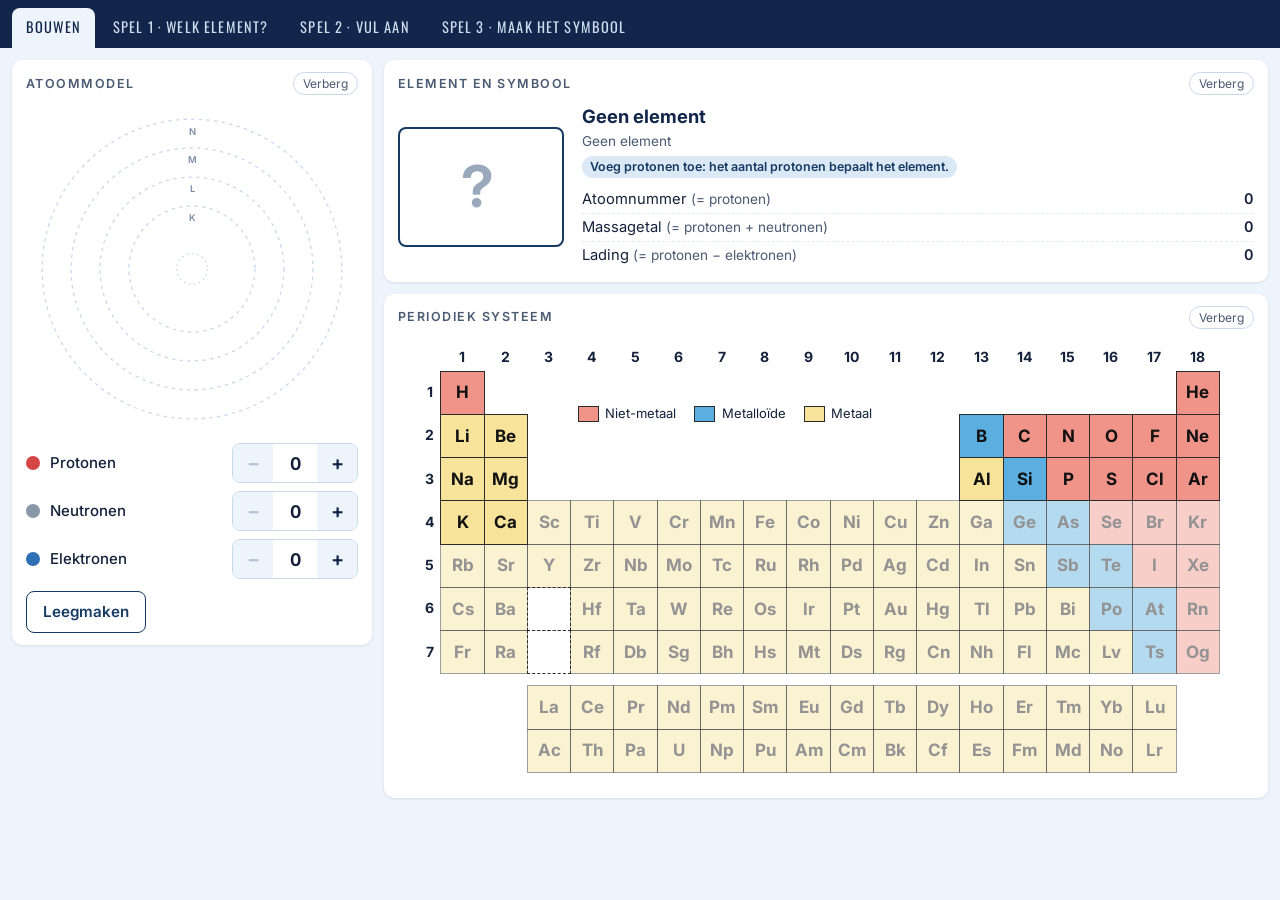
==== commit f7de2ead: "Bouw een atoom: kleiner periodiek systeem, lading met knoppen, atoommodel of p/n/e in de spellen - P" ====
--- a/materialen/3hv/h1/bouw-een-atoom/index.html
+++ b/materialen/3hv/h1/bouw-een-atoom/index.html
@@ -125,14 +125,27 @@
   .notatie input.goed { border-color: var(--goed); background: #e9f7ef; }
   .notatie input.fout { border-color: var(--fout); background: #fdecea; }
   .notatie .ingevuld { color: var(--goed); }
+  .ladingkeuze {
+    display: inline-flex; align-items: center; border: 2px solid var(--navy3); border-radius: 6px;
+    background: #f7fbff; margin: 2px 0; overflow: hidden;
+  }
+  .ladingkeuze button {
+    border: 0; background: var(--licht2); color: var(--navy); width: 28px; height: 34px;
+    font-size: .8rem; padding: 0;
+  }
+  .ladingkeuze button:hover:not(:disabled) { background: #c6d9ef; }
+  .ladingkeuze button:disabled { color: #b5c1d1; cursor: default; }
+  .ladingkeuze output { min-width: 2.1em; text-align: center; font-size: 1.2rem; font-weight: 600; }
+  .ladingkeuze.goed { border-color: var(--goed); background: #e9f7ef; }
+  .ladingkeuze.fout { border-color: var(--fout); background: #fdecea; }
 
   /* ---------- periodiek systeem ---------- */
-  .pse-wrap { overflow-x: auto; }
+  .pse-wrap { container-type: inline-size; }
   .pse {
-    display: grid; container-type: inline-size; min-width: 340px;
+    display: grid; width: 95%; margin: 0 auto;
     grid-template-columns: 1.4em repeat(18, minmax(0, 1fr));
     grid-template-rows: auto repeat(7, auto) .8em repeat(2, auto);
-    padding: 2px 2px 2px 0;
+    padding: 1.2cqw 1.6cqw 1.6cqw 0;
   }
   .pse .gnr, .pse .pnr {
     font-weight: 700; color: var(--tekst); display: grid; place-items: center;
@@ -151,13 +164,12 @@
   .pse .el.buiten { opacity: .45; }
   .pse .leegvak { border: 1px dashed #2b2b2b; margin: 0 -1px -1px 0; }
   .pse .el.markeer {
-    z-index: 3; transform: scale(1.18); outline: 3px solid var(--navy);
+    z-index: 3; transform: scale(1.14); outline: 3px solid var(--navy);
     box-shadow: 0 4px 12px rgba(0,0,0,.35);
   }
-  .pse.klikbaar { min-width: 430px; }
-  .pse.klikbaar .el.binnen { cursor: pointer; }
-  .pse.klikbaar .el.binnen:hover, .pse.klikbaar .el.binnen:focus-visible { z-index: 3; transform: scale(1.2); box-shadow: 0 3px 10px rgba(0,0,0,.3); outline: 2px solid var(--navy); }
-  .pse .el.goed { background: var(--goed); color: #fff; z-index: 3; transform: scale(1.25); outline: 3px solid #0d4d29; }
+    .pse.klikbaar .el.binnen { cursor: pointer; }
+  .pse.klikbaar .el.binnen:hover, .pse.klikbaar .el.binnen:focus-visible { z-index: 3; transform: scale(1.14); box-shadow: 0 3px 10px rgba(0,0,0,.3); outline: 2px solid var(--navy); }
+  .pse .el.goed { background: var(--goed); color: #fff; z-index: 3; transform: scale(1.14); outline: 3px solid #0d4d29; }
   .pse .el.fout { background: var(--fout); color: #fff; }
   .pse .legenda {
     grid-column: 5 / span 9; grid-row: 2 / span 2; display: flex; flex-wrap: wrap;
@@ -197,6 +209,10 @@
   .gegeven li { display: flex; align-items: center; gap: 10px; font-size: 1.02rem; }
   .gegeven li .stip { width: 13px; height: 13px; border-radius: 50%; }
   .gegeven li b { margin-left: auto; font-size: 1.15rem; font-variant-numeric: tabular-nums; }
+  .gegeven .legenda-deeltjes { display: flex; gap: 14px; flex-wrap: wrap; justify-content: center; font-size: .85rem; color: var(--zacht); margin-top: 4px; }
+  .gegeven .legenda-deeltjes span { display: inline-flex; align-items: center; gap: 6px; }
+  .gegeven .legenda-deeltjes i { width: 11px; height: 11px; border-radius: 50%; display: inline-block; }
+  .gegeven .tip { font-size: .88rem; color: var(--zacht); margin: 0 0 4px; }
   .opdracht .vraag { font-size: 1.08rem; font-weight: 600; margin: 0 0 12px; color: var(--navy); }
   .opdracht .hint { font-size: .85rem; color: var(--zacht); margin: -6px 0 12px; }
   .invulrij { display: flex; gap: 22px; align-items: center; flex-wrap: wrap; }
@@ -228,6 +244,8 @@
     .bouw .model { grid-row: auto; }
     .atoom { max-height: 260px; }
     .tabs button { padding: 8px 10px 9px; font-size: .82rem; }
+    .pse-wrap.klik { overflow-x: auto; }
+    .pse-wrap.klik .pse { min-width: 430px; }
   }
 </style>
 </head>
@@ -252,9 +270,22 @@
 
 const NAMEN = ["Waterstof", "Helium", "Lithium", "Beryllium", "Boor", "Koolstof", "Stikstof",
   "Zuurstof", "Fluor", "Neon", "Natrium", "Magnesium", "Aluminium", "Silicium", "Fosfor",
-  "Zwavel", "Chloor", "Argon", "Kalium", "Calcium"];
-
-const MAX_Z = 20;                 // bouwen en spellen t/m calcium
+  "Zwavel", "Chloor", "Argon", "Kalium", "Calcium", "Scandium", "Titanium", "Vanadium", "Chroom",
+  "Mangaan", "IJzer", "Kobalt", "Nikkel", "Koper", "Zink", "Gallium", "Germanium", "Arseen", "Seleen",
+  "Broom", "Krypton", "Rubidium", "Strontium", "Yttrium", "Zirkonium", "Niobium", "Molybdeen",
+  "Technetium", "Ruthenium", "Rhodium", "Palladium", "Zilver", "Cadmium", "Indium", "Tin", "Antimoon",
+  "Telluur", "Jodium", "Xenon", "Cesium", "Barium", "Lanthaan", "Cerium", "Praseodymium", "Neodymium",
+  "Promethium", "Samarium", "Europium", "Gadolinium", "Terbium", "Dysprosium", "Holmium", "Erbium",
+  "Thulium", "Ytterbium", "Lutetium", "Hafnium", "Tantaal", "Wolfraam", "Rhenium", "Osmium", "Iridium",
+  "Platina", "Goud", "Kwik", "Thallium", "Lood", "Bismut", "Polonium", "Astaat", "Radon", "Francium",
+  "Radium", "Actinium", "Thorium", "Protactinium", "Uraan", "Neptunium", "Plutonium", "Americium",
+  "Curium", "Berkelium", "Californium", "Einsteinium", "Fermium", "Mendelevium", "Nobelium",
+  "Lawrencium", "Rutherfordium", "Dubnium", "Seaborgium", "Bohrium", "Hassium", "Meitnerium",
+  "Darmstadtium", "Roentgenium", "Copernicium", "Nihonium", "Flerovium", "Moscovium", "Livermorium",
+  "Tennessine", "Oganesson"];
+
+const MAX_Z = 20;                 // bouwen t/m calcium
+const MAX_MODEL = 10;             // spellen met atoommodel t/m neon
 const NIET_METAAL = [1, 2, 6, 7, 8, 9, 10, 15, 16, 17, 18, 34, 35, 36, 53, 54, 86, 118];
 const METALLOIDE = [5, 14, 32, 33, 51, 52, 84, 85, 117];
 
@@ -265,8 +296,21 @@
   16: [16, 17, 18, 20], 17: [18, 20], 18: [18, 20, 22], 19: [20, 22], 20: [20, 22, 23, 24, 26, 28]
 };
 
+/* Massagetal van de meest voorkomende (of meest stabiele) isotoop, vanaf scandium (21) */
+const MASSAGETAL = [45, 48, 51, 52, 55, 56, 59, 58, 63, 64, 69, 74, 75, 80, 79, 84, 85, 88, 89, 90,
+  93, 98, 98, 102, 103, 106, 107, 114, 115, 120, 121, 130, 127, 132, 133, 138, 139, 140, 141, 142,
+  145, 152, 153, 158, 159, 164, 165, 166, 169, 174, 175, 180, 181, 184, 187, 192, 193, 195, 197, 202,
+  205, 208, 209, 209, 210, 222, 223, 226, 227, 232, 231, 238, 237, 244, 243, 247, 247, 251, 252, 257,
+  258, 259, 266, 267, 268, 269, 270, 269, 278, 281, 282, 285, 286, 289, 290, 293, 294, 294];
+
 /* Ionen die in de spellen gevraagd kunnen worden (realistische ladingen) */
-const IONEN = { 1: 1, 3: 1, 4: 2, 7: -3, 8: -2, 9: -1, 11: 1, 12: 2, 13: 3, 15: -3, 16: -2, 17: -1, 19: 1, 20: 2 };
+const IONEN = {
+  1: [1], 3: [1], 4: [2], 7: [-3], 8: [-2], 9: [-1], 11: [1], 12: [2], 13: [3], 15: [-3], 16: [-2],
+  17: [-1], 19: [1], 20: [2], 24: [3], 25: [2], 26: [2, 3], 27: [2], 28: [2], 29: [1, 2], 30: [2],
+  34: [-2], 35: [-1], 37: [1], 38: [2], 47: [1], 48: [2], 50: [2, 4], 53: [-1], 55: [1], 56: [2],
+  80: [2], 82: [2, 4]
+};
+const LADING_MIN = -4, LADING_MAX = 4;
 
 const SCHIL_MAX = [2, 8, 8, 2];
 const SCHIL_NAAM = ["K", "L", "M", "N"];
@@ -282,6 +326,7 @@
   for (let i = a.length - 1; i > 0; i--) { const j = Math.floor(Math.random() * (i + 1)); [a[i], a[j]] = [a[j], a[i]]; }
   return a;
 };
+const neutronen = (z) => z <= MAX_Z ? kies(STABIEL[z]) : MASSAGETAL[z - MAX_Z - 1] - z;
 const reeks = (van, tot) => Array.from({ length: tot - van + 1 }, (_, i) => van + i);
 const MIN = "−";
 
@@ -294,16 +339,6 @@
 /* lading als getal in tekst: "0", "+2", "−1" */
 const ladingGetal = (q) => q === 0 ? "0" : (q > 0 ? "+" : MIN) + Math.abs(q);
 
-/* Leest een ingevoerde lading. Geeft een getal, of null (leeg) of NaN (ongeldig) */
-function leesLading(tekst) {
-  const s = String(tekst).replace(/[−–—]/g, "-").replace(/\s+/g, "");
-  if (s === "") return null;
-  if (/^[+-]?0[+-]?$/.test(s)) return 0;
-  const m = s.match(/^([+-])?(\d*)([+-])?$/);
-  if (!m || (!m[1] && !m[3]) || (m[1] && m[3])) return NaN;
-  const getal = m[2] === "" ? 1 : parseInt(m[2], 10);
-  return (m[1] || m[3]) === "+" ? getal : -getal;
-}
 function leesGetal(tekst) {
   const s = String(tekst).trim();
   if (s === "") return null;
@@ -341,9 +376,9 @@
       if ((wilP && pi < p) || ni >= n) { volgorde.push("p"); pi++; } else { volgorde.push("n"); ni++; }
     }
     const laatste = nieuw === "p" || nieuw === "n" ? volgorde.lastIndexOf(nieuw) : -1;
-    const straal = totaal > 36 ? 6.2 : 7.2;
+    const straal = totaal > 36 ? 6.2 : totaal > 22 ? 7.2 : 8.5;
     const deeltjes = volgorde.map((soort, i) => {
-      const r = i === 0 ? 0 : straal * 1.12 * Math.sqrt(i);
+      const r = straal * 1.35 * Math.sqrt(i + .5);   // zonder overlap, zodat je de deeltjes kunt tellen
       const a = i * 2.39996;
       return { soort, x: r * Math.cos(a), y: r * Math.sin(a), i };
     }).reverse();
@@ -370,6 +405,11 @@
 /* velden: { a, z, sym, q } – elk een tekst, of { invoer: "id" } voor een invulvak */
 function notatieHTML(v, opties = {}) {
   const vak = (x, cls, label) => {
+    if (x && typeof x === "object" && x.lading) {
+      return `<span class="${cls}"><span class="ladingkeuze" id="${x.lading}" data-waarde="0" role="group" aria-label="Lading">
+        <button type="button" data-stap="-1" aria-label="Lading 1 lager">▼</button><output aria-live="polite">0</output><button type="button" data-stap="1" aria-label="Lading 1 hoger">▲</button>
+      </span></span>`;
+    }
     if (x && typeof x === "object") {
       return `<span class="${cls}"><input id="${x.invoer}" inputmode="${x.modus || "numeric"}" autocomplete="off" aria-label="${label}" maxlength="3"></span>`;
     }
@@ -402,8 +442,8 @@
   return [7, z - 100];
 }
 
-function pseHTML({ markeer = 0, klikbaar = false } = {}) {
-  let s = `<div class="pse-wrap"><div class="pse ${klikbaar ? "klikbaar" : ""}" role="group" aria-label="Periodiek systeem">`;
+function pseHTML({ markeer = 0, klikbaar = false, beperkt = false } = {}) {
+  let s = `<div class="pse-wrap ${klikbaar ? "klik" : ""}"><div class="pse ${klikbaar ? "klikbaar" : ""}" role="group" aria-label="Periodiek systeem">`;
   for (let g = 1; g <= 18; g++) s += `<div class="gnr" style="grid-row:1;grid-column:${g + 1}">${g}</div>`;
   for (let p = 1; p <= 7; p++) s += `<div class="pnr" style="grid-row:${p + 1};grid-column:1">${p}</div>`;
   s += `<div class="legenda">
@@ -415,13 +455,13 @@
   for (let z = 1; z <= SYMBOLEN.length; z++) {
     const [rij, kolom] = positie(z);
     const r = rij === "f1" ? 10 : rij === "f2" ? 11 : rij + 1;
-    const binnen = z <= MAX_Z;
+    const binnen = !beperkt || z <= MAX_Z;
     const cls = `el ${categorie(z)} ${binnen ? "binnen" : "buiten"} ${z === markeer ? "markeer" : ""}`;
     const stijl = `grid-row:${r};grid-column:${kolom + 1}`;
     if (klikbaar && binnen) {
       s += `<button type="button" class="${cls}" style="${stijl}" data-z="${z}" aria-label="${naam(z)}">${SYMBOLEN[z - 1]}</button>`;
     } else {
-      s += `<div class="${cls}" style="${stijl}"${binnen ? ` title="${naam(z)}"` : ""}>${SYMBOLEN[z - 1]}</div>`;
+      s += `<div class="${cls}" style="${stijl}" title="${naam(z)}">${SYMBOLEN[z - 1]}</div>`;
     }
   }
   return s + `</div></div>`;
@@ -524,7 +564,7 @@
           <button class="knop licht" type="button" id="leeg">Leegmaken</button>
         </div>`, "model")}
       ${kaart("gegevens", "Element en symbool", gegevens, "gegevens")}
-      ${kaart("pse", "Periodiek systeem", pseHTML({ markeer: p }))}
+      ${kaart("pse", "Periodiek systeem", pseHTML({ markeer: p, beperkt: true }))}
     </div>`;
 
   st.bouw.nieuw = null;
@@ -554,15 +594,15 @@
 const SPELLEN = {
   1: {
     titel: "Spel 1: Welk element is het?",
-    uitleg: "Je krijgt het aantal protonen, neutronen en elektronen. Klik in het periodiek systeem op het element dat erbij hoort."
+    uitleg: "Je krijgt het aantal protonen, neutronen en elektronen, of een atoommodel waarin je ze zelf telt. Klik in het periodiek systeem op het element dat erbij hoort."
   },
   2: {
     titel: "Spel 2: Vul het symbool aan",
-    uitleg: "Je krijgt het aantal protonen, neutronen en elektronen en een symbool waarin één getal ontbreekt. Vul het ontbrekende getal in."
+    uitleg: "Je krijgt het aantal protonen, neutronen en elektronen (of een atoommodel waarin je ze zelf telt) en een symbool waarin één getal ontbreekt. Vul het ontbrekende getal in."
   },
   3: {
     titel: "Spel 3: Maak het symbool",
-    uitleg: "Je krijgt het aantal protonen, neutronen en elektronen. Vul zelf het hele symbool in: atoomnummer, massagetal en (bij ionen) de lading."
+    uitleg: "Je krijgt het aantal protonen, neutronen en elektronen, of een atoommodel waarin je ze zelf telt. Vul zelf het hele symbool in: atoomnummer, massagetal en (bij ionen) de lading."
   }
 };
 
@@ -592,19 +632,23 @@
 }
 
 function maakUitdagingen(nr, ionen) {
-  let keuzes;
-  if (ionen) {
-    // 3 ionen en 2 atomen, allemaal verschillende elementen
-    const ionZ = schud(Object.keys(IONEN).map(Number)).slice(0, 3);
-    const atoomZ = schud(reeks(1, MAX_Z).filter((z) => !ionZ.includes(z))).slice(0, 2);
-    keuzes = schud([...ionZ.map((z) => ({ z, ion: true })), ...atoomZ.map((z) => ({ z, ion: false }))]);
-  } else {
-    keuzes = schud(reeks(1, MAX_Z)).slice(0, 5).map((z) => ({ z, ion: false }));
-  }
-  const lijst = keuzes.map(({ z, ion }) => {
-    const n = kies(STABIEL[z]);
-    const q = ion ? IONEN[z] : 0;
-    return { z, n, q, e: z - q, a: z + n, ion };
+  // 2 uitdagingen met alleen een atoommodel (t/m neon), 3 met p/n/e in tekst (hele periodiek systeem,
+  // ongeveer de helft t/m calcium). Met ionen: 3 van de 5 uitdagingen zijn ionen. Nooit twee keer hetzelfde element.
+  const vormen = schud(["model", "model", "tekst", "tekst", "tekst"]);
+  const ionPlekken = ionen ? schud([0, 1, 2, 3, 4]).slice(0, 3) : [];
+  const gebruikt = new Set();
+  const lijst = vormen.map((vorm, i) => {
+    const ion = ionPlekken.includes(i);
+    const bereik = vorm === "model" ? reeks(1, MAX_MODEL)
+      : Math.random() < .5 ? reeks(1, MAX_Z) : reeks(MAX_Z + 1, SYMBOLEN.length);
+    const geschikt = (z) => !gebruikt.has(z) && (!ion || IONEN[z]);
+    let pool = bereik.filter(geschikt);
+    if (!pool.length) pool = (vorm === "model" ? reeks(1, MAX_MODEL) : reeks(1, SYMBOLEN.length)).filter(geschikt);
+    const z = kies(pool);
+    gebruikt.add(z);
+    const n = neutronen(z);
+    const q = ion ? kies(IONEN[z]) : 0;
+    return { z, n, q, e: z - q, a: z + n, ion, vorm };
   });
   if (nr === 2) {
     // soorten vragen verdelen: zonder ionen massagetal/atoomnummer, met ionen bij de ionen vooral lading
@@ -638,6 +682,18 @@
 }
 
 function gegevenHTML(u) {
+  if (u.vorm === "model") {
+    return `<section class="kaart gegeven">
+      <div class="kaart-kop"><h2>Gegeven: atoommodel</h2></div>
+      <p class="tip">Tel de protonen, neutronen en elektronen in het model.</p>
+      ${atoomSVG(u.z, u.n, u.e)}
+      <div class="legenda-deeltjes">
+        <span><i style="background:var(--proton)"></i>proton</span>
+        <span><i style="background:var(--neutron)"></i>neutron</span>
+        <span><i style="background:var(--elektron)"></i>elektron</span>
+      </div>
+    </section>`;
+  }
   return `<section class="kaart gegeven">
     <div class="kaart-kop"><h2>Gegeven</h2></div>
     <ul>
@@ -645,7 +701,6 @@
       <li><span class="stip" style="background:var(--neutron)"></span>Neutronen <b>${u.n}</b></li>
       <li><span class="stip" style="background:var(--elektron)"></span>Elektronen <b>${u.e}</b></li>
     </ul>
-    ${atoomSVG(u.z, u.n, u.e)}
   </section>`;
 }
 
@@ -677,8 +732,8 @@
       vraag = "Vul het atoomnummer in."; hint = "Het symbool verschijnt als je antwoord goed is.";
     }
     if (u.variant === "lading") {
-      v.q = { invoer: "in-q", modus: "text" };
-      vraag = "Vul de lading in."; hint = `Schrijf de lading zoals in een symbool, bijvoorbeeld <b>2+</b>, <b>+</b>, <b>1${MIN}</b> of <b>3${MIN}</b>.`;
+      v.q = { lading: "in-q" };
+      vraag = "Vul de lading in."; hint = "Kies de lading met ▲ (hoger) en ▼ (lager).";
     }
     opdracht = `
       <p class="vraag">${vraag}</p>${hint ? `<p class="hint">${hint}</p>` : ""}
@@ -687,10 +742,10 @@
         <button class="knop groot" type="button" id="controleer">Controleer</button>
       </div>`;
   } else {
-    const v = { a: { invoer: "in-a" }, z: { invoer: "in-z" }, sym: null, q: s.ionen ? { invoer: "in-q", modus: "text" } : "" };
+    const v = { a: { invoer: "in-a" }, z: { invoer: "in-z" }, sym: null, q: s.ionen ? { lading: "in-q" } : "" };
     opdracht = `
       <p class="vraag">Vul het atoomnummer, het massagetal${s.ionen ? " en de lading" : ""} in.</p>
-      <p class="hint">Het symbool verschijnt zodra je een atoomnummer invult.${s.ionen ? ` Schrijf de lading zoals in een symbool (bijv. <b>2+</b> of <b>1${MIN}</b>); bij een neutraal atoom vul je <b>0</b> in of laat je het vak leeg.` : ""}</p>
+      <p class="hint">Het symbool verschijnt zodra je een atoomnummer invult.${s.ionen ? " Kies de lading met ▲ en ▼; bij een neutraal atoom laat je de lading op 0 staan." : ""}</p>
       <div class="invulrij">
         ${notatieHTML(v, { symId: "sym" })}
         <button class="knop groot" type="button" id="controleer">Controleer</button>
@@ -725,7 +780,18 @@
         sym.classList.toggle("onbekend", !ok);
       });
     }
-    const eerste = $(".notatie input", scherm);
+    $$(".ladingkeuze", scherm).forEach((vak) => {
+      const zet = (q) => {
+        vak.dataset.waarde = q;
+        $("output", vak).textContent = q === 0 ? "0" : ladingNotatie(q);
+        $('[data-stap="-1"]', vak).disabled = q <= LADING_MIN;
+        $('[data-stap="1"]', vak).disabled = q >= LADING_MAX;
+        vak.classList.remove("goed", "fout");
+      };
+      vak.zet = zet;
+      $$("button", vak).forEach((b) => b.addEventListener("click", () => zet(Number(vak.dataset.waarde) + Number(b.dataset.stap))));
+    });
+    const eerste = $(".notatie input", scherm) || $(".ladingkeuze button", scherm);
     if (eerste) eerste.focus({ preventScroll: true });
   }
 }
@@ -803,8 +869,7 @@
   const lees = (id, soort) => {
     const inp = $("#" + id);
     if (!inp) return;
-    let waarde = soort === "lading" ? leesLading(inp.value) : leesGetal(inp.value);
-    if (soort === "lading" && waarde === null && s.nr === 3) waarde = 0;     // leeg = neutraal
+    const waarde = soort === "lading" ? Number(inp.dataset.waarde) : leesGetal(inp.value);
     if (waarde === null) { leeg.push(inp); return; }
     if (Number.isNaN(waarde)) { ongeldig.push({ inp, soort }); return; }
     const juist = soort === "atoomnummer" ? u.z : soort === "massagetal" ? u.a : u.q;
@@ -820,10 +885,7 @@
   }
   if (ongeldig.length) {
     ongeldig[0].inp.focus();
-    const tekst = ongeldig[0].soort === "lading"
-      ? `Schrijf een lading als <b>2+</b>, <b>+</b>, <b>1${MIN}</b> of <b>0</b>. Vergeet het teken niet.`
-      : "Vul een geheel getal in.";
-    return toonFeedback("info", "Dit antwoord kan ik niet lezen.", tekst, false);
+    return toonFeedback("info", "Dit antwoord kan ik niet lezen.", "Vul een geheel getal in.", false);
   }
 
   s.poging++;
@@ -831,7 +893,7 @@
   velden.forEach((v) => { v.inp.classList.toggle("goed", v.goed); v.inp.classList.toggle("fout", !v.goed); });
 
   if (!fout.length) {
-    velden.forEach((v) => { v.inp.readOnly = true; });
+    velden.forEach((v) => vergrendel(v.inp));
     onthulSymbool(u);
     afronden(s.poging === 1 ? 2 : 1);
     const uitleg = velden.map((v) => UITLEG[v.soort](u)).join("<br>");
@@ -843,20 +905,27 @@
     const delen = fout.map((v) => LIDW[v.soort]);
     let tekst = delen.length === 1 ? delen[0] : delen.slice(0, -1).join(", ") + " en " + delen[delen.length - 1];
     tekst = tekst[0].toUpperCase() + tekst.slice(1) + (delen.length === 1 ? " klopt nog niet." : " kloppen nog niet.");
-    fout[0].inp.focus();
-    fout[0].inp.select();
+    if (fout[0].inp.select) { fout[0].inp.focus(); fout[0].inp.select(); }
     return toonFeedback("fout", "Nog niet helemaal goed.", tekst + " Probeer het nog een keer.", false);
   }
 
   // tweede poging fout: juiste antwoord tonen
   velden.forEach((v) => {
-    v.inp.readOnly = true;
-    if (!v.goed) v.inp.value = v.soort === "atoomnummer" ? u.z : v.soort === "massagetal" ? u.a : (ladingNotatie(u.q) || "0");
+    if (!v.goed) {
+      if (v.soort === "lading") { v.inp.zet(u.q); v.inp.classList.add("fout"); }
+      else v.inp.value = v.soort === "atoomnummer" ? u.z : u.a;
+    }
+    vergrendel(v.inp);
   });
   onthulSymbool(u);
   afronden(0);
   const uitleg = fout.map((v) => UITLEG[v.soort](u)).join("<br>");
   toonFeedback("fout", "Helaas, het goede antwoord staat nu in het symbool.", uitleg, true);
+}
+
+function vergrendel(el) {
+  if (el.classList.contains("ladingkeuze")) $$("button", el).forEach((b) => { b.disabled = true; });
+  else el.readOnly = true;
 }
 
 function onthulSymbool(u) {
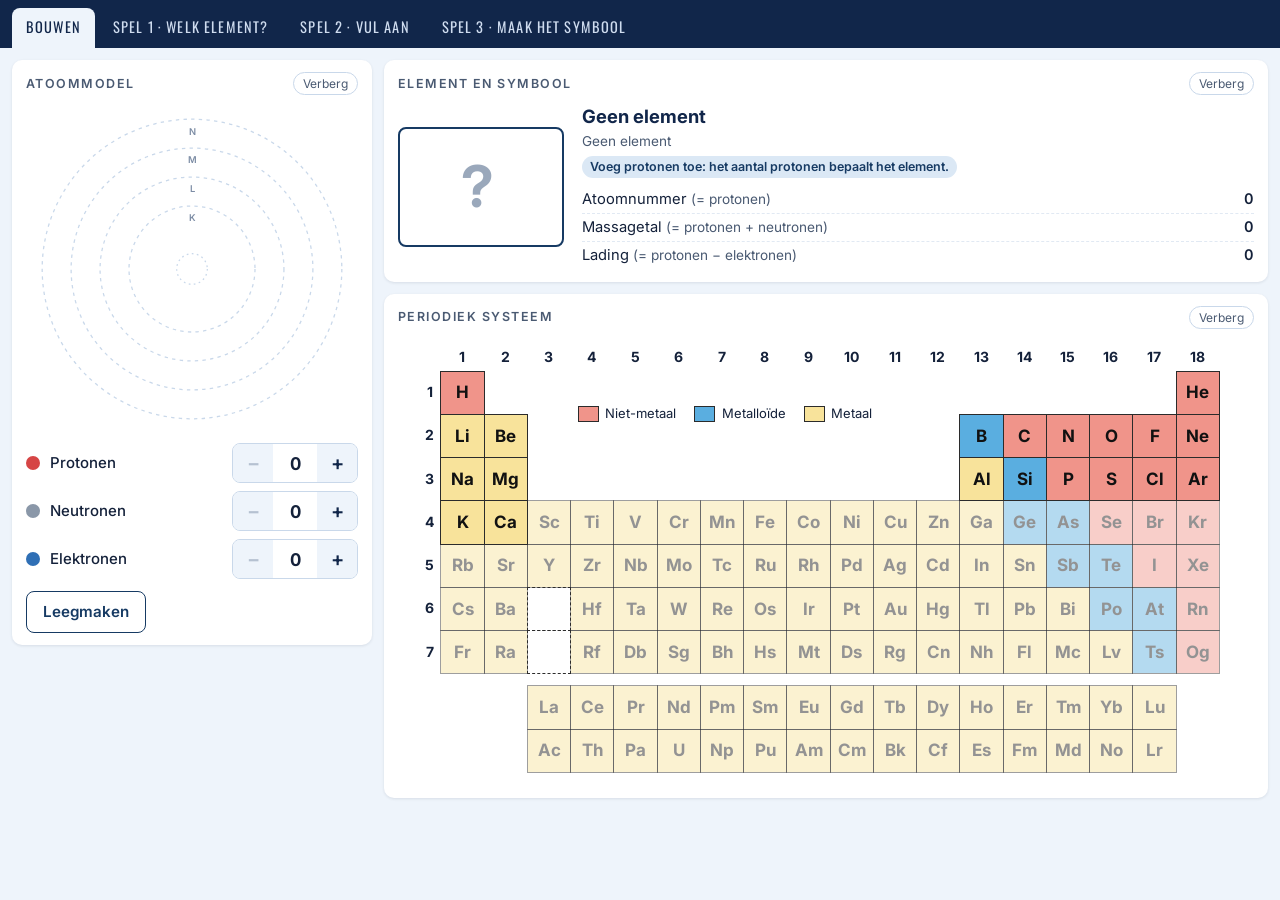
==== commit 6b2abba1: "Spel Bouw een molecuul: 5 per ronde, meer meervoudige bindingen; spellen als oefening bij §1.2 - Bou" ====
--- a/materialen/3hv/h1/bouw-een-atoom/index.html
+++ b/materialen/3hv/h1/bouw-een-atoom/index.html
@@ -469,9 +469,13 @@
 
 /* ===================== toestand ===================== */
 
+// Met ?ionen=1 in de URL (zoals bij §2.1 "Bouw een ion") staat de ionen-schakelaar meteen aan.
+const metIonen = new URLSearchParams(location.search).get("ionen") === "1";
+if (metIonen) document.title = "Bouw een ion";
+
 const st = {
   modus: "bouw",
-  ionen: false,
+  ionen: metIonen,
   bouw: { p: 0, n: 0, e: 0, nieuw: null, dicht: {} },
   spel: null
 };
@@ -713,6 +717,47 @@
   element: (u) => `Het aantal protonen bepaalt het element: atoomnummer ${u.z} is <b>${naam(u.z)} (${symbool(u.z)})</b>.` +
     (u.q !== 0 ? " Het aantal elektronen bepaalt alleen de lading, niet het element." : "")
 };
+
+/* Hints bij een fout antwoord: WAAROM het fout is (op basis van wat de leerling invulde)
+   en een TIP hoe je verder kunt. Geeft { waarom, tip }. */
+const tel = (u, wat) => u.vorm === "model" ? ` Tel in het atoommodel ${wat}.` : "";
+const HINT = {
+  element(u, z) {
+    let waarom;
+    if (z === u.e && u.e !== u.z) waarom = `${naam(z)} heeft atoomnummer ${z}: dat is het aantal <b>elektronen</b>. Het element hangt af van het aantal <b>protonen</b>, niet van de elektronen.`;
+    else if (z === u.n && u.n !== u.z) waarom = `${naam(z)} heeft atoomnummer ${z}: dat is het aantal <b>neutronen</b>. Het element hangt af van het aantal <b>protonen</b>.`;
+    else if (z === u.a) waarom = `${naam(z)} heeft atoomnummer ${z}: dat is het <b>massagetal</b> (protonen + neutronen). Het element hangt alleen af van het aantal <b>protonen</b>.`;
+    else waarom = `${naam(z)} heeft atoomnummer ${z}, dus ${z} protonen. Dit deeltje heeft <b>${z < u.z ? "meer" : "minder"}</b> protonen.`;
+    const tip = `Het atoomnummer is gelijk aan het aantal protonen.${tel(u, "de rode bolletjes (protonen) in de kern")} In het periodiek systeem staan de elementen op volgorde van atoomnummer: H = 1, He = 2, Li = 3, enzovoort.`;
+    return { waarom, tip };
+  },
+  atoomnummer(u, w) {
+    let waarom;
+    if (w === u.n && u.n !== u.z) waarom = "Je hebt het aantal <b>neutronen</b> ingevuld.";
+    else if (w === u.e && u.e !== u.z) waarom = "Je hebt het aantal <b>elektronen</b> ingevuld. Bij een ion is dat niet gelijk aan het aantal protonen.";
+    else if (w === u.a) waarom = "Je hebt het <b>massagetal</b> ingevuld (protonen + neutronen).";
+    else waarom = `${w} is niet gelijk aan het aantal protonen: het is te ${w < u.z ? "klein" : "groot"}.`;
+    return { waarom, tip: `Het atoomnummer is het aantal <b>protonen</b>.${tel(u, "de rode bolletjes in de kern")}` };
+  },
+  massagetal(u, w) {
+    let waarom;
+    if (w === u.z && u.n !== 0) waarom = "Je hebt alleen de <b>protonen</b> geteld; de neutronen ontbreken.";
+    else if (w === u.n && u.z !== 0) waarom = "Je hebt alleen de <b>neutronen</b> geteld; de protonen ontbreken.";
+    else if (w === u.z + u.n + u.e && u.e !== 0) waarom = "Je hebt de <b>elektronen</b> ook meegeteld. Elektronen zijn zo licht dat ze niet meetellen voor het massagetal.";
+    else if (w === u.z + u.e && u.e !== u.n) waarom = "Je hebt protonen en <b>elektronen</b> opgeteld. In plaats van de elektronen moet je de neutronen optellen.";
+    else waarom = `${w} is te ${w < u.a ? "klein" : "groot"}.`;
+    return { waarom, tip: `Massagetal = aantal protonen + aantal neutronen (alle deeltjes in de kern).${tel(u, "de rode én de grijze bolletjes in de kern")}` };
+  },
+  lading(u, w) {
+    let waarom;
+    if (u.q !== 0 && w === -u.q) waarom = "Het getal klopt, maar het <b>teken</b> (+ of −) is omgedraaid.";
+    else if (u.q === 0) waarom = "Dit deeltje heeft <b>evenveel</b> protonen als elektronen.";
+    else if (w === 0) waarom = "Dit deeltje heeft <b>niet</b> evenveel protonen als elektronen, dus het heeft een lading.";
+    else waarom = `De lading ${w > u.q ? "is te hoog" : "is te laag"}.`;
+    return { waarom, tip: `Lading = protonen ${MIN} elektronen. Elk proton telt als +1, elk elektron als ${MIN}1. Meer protonen dan elektronen: positief (+). Meer elektronen dan protonen: negatief (${MIN}).${tel(u, "de protonen (rood) en de elektronen (blauw)")}` };
+  }
+};
+const VELDNAAM = { atoomnummer: "Atoomnummer", massagetal: "Massagetal", lading: "Lading" };
 
 function renderVraag() {
   const s = st.spel;
@@ -843,13 +888,15 @@
     vergrendelPSE();
   } else if (s.poging === 1) {
     knop.classList.add("fout");
-    toonFeedback("fout", `Helaas, dat is ${naam(z)} (${symbool(z)}).`,
-      `Kijk nog eens naar het aantal <b>protonen</b>. Probeer het nog een keer.`, false);
+    const h = HINT.element(u, z);
+    toonFeedback("fout", `Nog niet goed: dat is ${naam(z)} (${symbool(z)}).`,
+      `${h.waarom}<br><b>Hint:</b> ${h.tip}<br>Probeer het nog een keer.`, false);
   } else {
     knop.classList.add("fout");
     $(`.pse [data-z="${u.z}"]`, scherm).classList.add("goed");
     afronden(0);
-    toonFeedback("fout", `Helaas, dat is ${naam(z)} (${symbool(z)}). Het juiste antwoord is ${naam(u.z)}.`, UITLEG.element(u), true);
+    toonFeedback("fout", `Helaas, dat is ${naam(z)} (${symbool(z)}). Het juiste antwoord is ${naam(u.z)}.`,
+      `${HINT.element(u, z).waarom}<br>${UITLEG.element(u)}`, true);
     vergrendelPSE();
   }
 }
@@ -873,7 +920,7 @@
     if (waarde === null) { leeg.push(inp); return; }
     if (Number.isNaN(waarde)) { ongeldig.push({ inp, soort }); return; }
     const juist = soort === "atoomnummer" ? u.z : soort === "massagetal" ? u.a : u.q;
-    velden.push({ inp, soort, goed: waarde === juist });
+    velden.push({ inp, soort, waarde, goed: waarde === juist });
   };
   lees("in-z", "atoomnummer");
   lees("in-a", "massagetal");
@@ -901,12 +948,14 @@
   }
 
   if (s.poging === 1) {
-    const LIDW = { atoomnummer: "het atoomnummer", massagetal: "het massagetal", lading: "de lading" };
-    const delen = fout.map((v) => LIDW[v.soort]);
-    let tekst = delen.length === 1 ? delen[0] : delen.slice(0, -1).join(", ") + " en " + delen[delen.length - 1];
-    tekst = tekst[0].toUpperCase() + tekst.slice(1) + (delen.length === 1 ? " klopt nog niet." : " kloppen nog niet.");
+    const regels = fout.map((v) => {
+      const h = HINT[v.soort](u, v.waarde);
+      return `<b>${VELDNAAM[v.soort]}:</b> ${h.waarom}<br><b>Hint:</b> ${h.tip}`;
+    });
+    const goedTekst = velden.length > fout.length
+      ? "<br>" + velden.filter((v) => v.goed).map((v) => `${VELDNAAM[v.soort]} is goed.`).join(" ") : "";
     if (fout[0].inp.select) { fout[0].inp.focus(); fout[0].inp.select(); }
-    return toonFeedback("fout", "Nog niet helemaal goed.", tekst + " Probeer het nog een keer.", false);
+    return toonFeedback("fout", "Nog niet helemaal goed.", regels.join("<br><br>") + goedTekst + "<br><br>Probeer het nog een keer.", false);
   }
 
   // tweede poging fout: juiste antwoord tonen
@@ -919,7 +968,7 @@
   });
   onthulSymbool(u);
   afronden(0);
-  const uitleg = fout.map((v) => UITLEG[v.soort](u)).join("<br>");
+  const uitleg = fout.map((v) => `<b>${VELDNAAM[v.soort]}:</b> ${HINT[v.soort](u, v.waarde).waarom} ${UITLEG[v.soort](u)}`).join("<br><br>");
   toonFeedback("fout", "Helaas, het goede antwoord staat nu in het symbool.", uitleg, true);
 }
 
@@ -966,7 +1015,9 @@
 }
 
 /* ===================== start ===================== */
-zetModus("bouw");
+// Met ?spel=1, 2 of 3 in de URL opent meteen dat spel (zo staat het als oefening in het overzicht).
+const spelUitUrl = new URLSearchParams(location.search).get("spel");
+zetModus(["1", "2", "3"].includes(spelUitUrl) ? spelUitUrl : "bouw");
 </script>
 </body>
 </html>
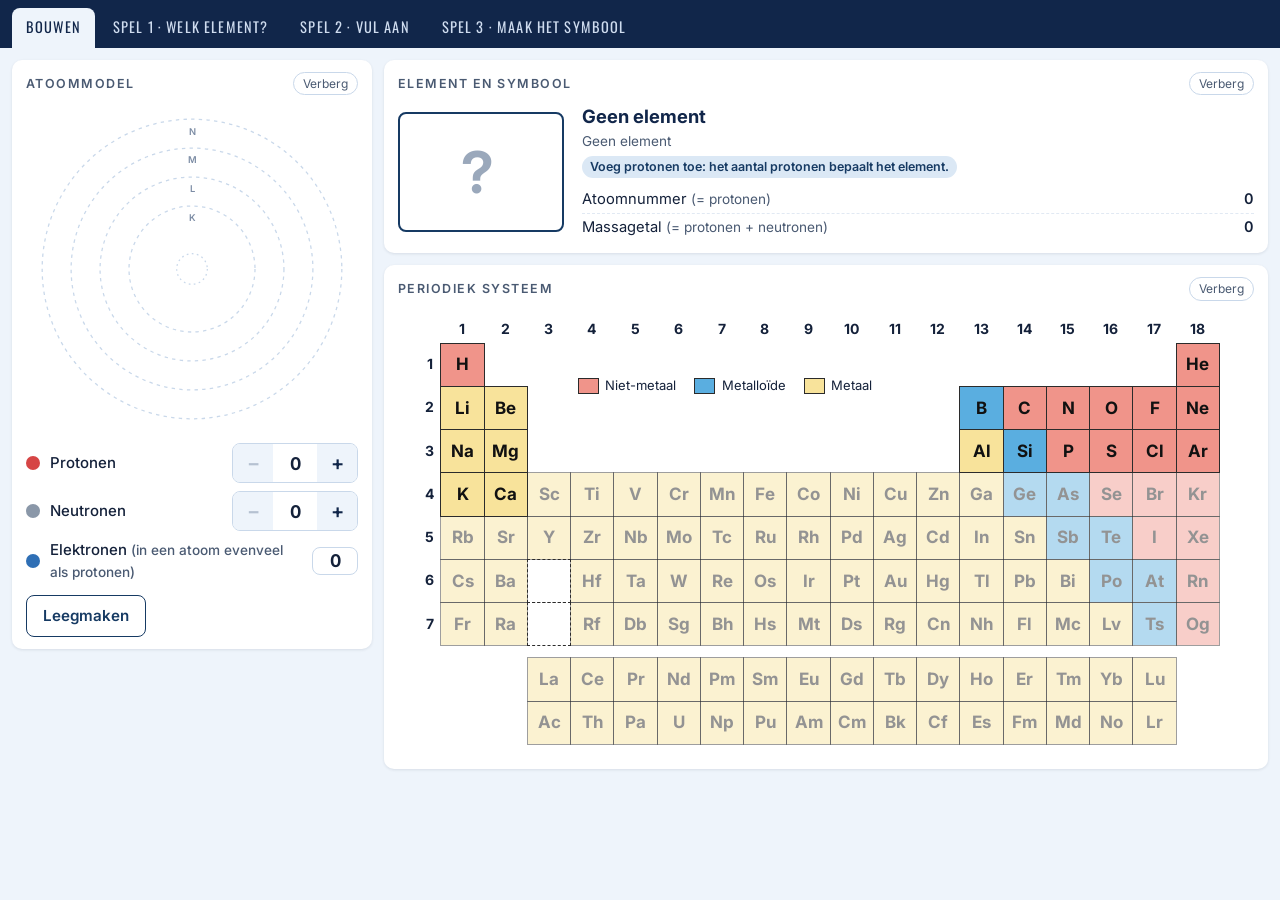
==== commit 9e7579ea: "Bouw een atoom bij §1.2 alleen met atomen Zonder ?ionen=1 zijn de elektronen gekoppeld aan de proton" ====
--- a/materialen/3hv/h1/bouw-een-atoom/index.html
+++ b/materialen/3hv/h1/bouw-een-atoom/index.html
@@ -469,7 +469,9 @@
 
 /* ===================== toestand ===================== */
 
-// Met ?ionen=1 in de URL (zoals bij §2.1 "Bouw een ion") staat de ionen-schakelaar meteen aan.
+// Zonder parameter (§1.2): alleen atomen. Het aantal elektronen is dan altijd gelijk aan het
+// aantal protonen en ionen komen nergens voor (ionen staan later in de leerlijn).
+// Met ?ionen=1 (§2.1 "Bouw een ion"): elektronen los instellen en de ionen-schakelaar staat aan.
 const metIonen = new URLSearchParams(location.search).get("ionen") === "1";
 if (metIonen) document.title = "Bouw een ion";
 
@@ -517,7 +519,12 @@
   const a = p + n;
   const q = p - e;
 
-  const rij = (soort, label, kleur) => `
+  const rij = (soort, label, kleur) => (soort === "e" && !metIonen) ? `
+    <div class="deeltje">
+      <span class="stip" style="background:${kleur}"></span>
+      <span class="naam">${label} <span class="status">(in een atoom evenveel als protonen)</span></span>
+      <span class="stapper"><output aria-live="polite">${st.bouw.e}</output></span>
+    </div>` : `
     <div class="deeltje">
       <span class="stip" style="background:${kleur}"></span>
       <span class="naam">${label}</span>
@@ -533,7 +540,7 @@
     soortTekst = "Geen element";
     labels = `<span class="label info">Voeg protonen toe: het aantal protonen bepaalt het element.</span>`;
   } else {
-    soortTekst = q === 0 ? "Neutraal atoom" : q > 0 ? "Positief ion" : "Negatief ion";
+    soortTekst = !metIonen ? "Atoom" : q === 0 ? "Neutraal atoom" : q > 0 ? "Positief ion" : "Negatief ion";
     const stabiel = (STABIEL[p] || []).includes(n);
     labels = stabiel
       ? `<span class="label ok">Stabiele kern</span>`
@@ -551,7 +558,7 @@
       <table style="width:100%;margin-top:8px">
         <tr><td>Atoomnummer <span class="status">(= protonen)</span></td><td>${p}</td></tr>
         <tr><td>Massagetal <span class="status">(= protonen + neutronen)</span></td><td>${a}</td></tr>
-        <tr><td>Lading <span class="status">(= protonen ${MIN} elektronen)</span></td><td>${ladingGetal(q)}</td></tr>
+        ${metIonen ? `<tr><td>Lading <span class="status">(= protonen ${MIN} elektronen)</span></td><td>${ladingGetal(q)}</td></tr>` : ""}
       </table>
     </div>`;
 
@@ -586,6 +593,7 @@
   const nieuw = st.bouw[soort] + d;
   if (nieuw < 0 || nieuw > GRENS[soort]) return;
   st.bouw[soort] = nieuw;
+  if (!metIonen && soort === "p") st.bouw.e = Math.min(nieuw, GRENS.e); // atoom: elektronen = protonen
   st.bouw.nieuw = d > 0 ? soort : null;
   const knop = d > 0 ? `[data-plus="${soort}"]` : `[data-min="${soort}"]`;
   renderBouw();
@@ -606,7 +614,7 @@
   },
   3: {
     titel: "Spel 3: Maak het symbool",
-    uitleg: "Je krijgt het aantal protonen, neutronen en elektronen, of een atoommodel waarin je ze zelf telt. Vul zelf het hele symbool in: atoomnummer, massagetal en (bij ionen) de lading."
+    uitleg: "Je krijgt het aantal protonen, neutronen en elektronen, of een atoommodel waarin je ze zelf telt. Vul zelf het hele symbool in: atoomnummer en massagetal" + (metIonen ? " en (bij ionen) de lading." : ".")
   }
 };
 
@@ -617,12 +625,12 @@
       <h2>${spel.titel}</h2>
       <p>${spel.uitleg}</p>
       <p>Je krijgt <strong>5 uitdagingen</strong>. Goed in één keer: 2 punten. Goed bij de tweede poging: 1 punt.</p>
-      <label class="schakelaar">
+      ${metIonen ? `<label class="schakelaar">
         <input type="checkbox" id="ionen" ${st.ionen ? "checked" : ""}>
         <span class="baan" aria-hidden="true"></span>
         <span>Ionen meenemen</span>
       </label>
-      <p class="klein" id="ionen-uitleg"></p>
+      <p class="klein" id="ionen-uitleg"></p>` : ""}
       <div class="knoppenrij"><button class="knop groot" type="button" id="start">Start</button></div>
     </section>`;
   const uitleg = () => {
@@ -630,8 +638,10 @@
       ? "Aan: je krijgt ook ionen, zoals Na⁺, Mg²⁺ en Cl⁻. Het aantal elektronen is dan niet gelijk aan het aantal protonen."
       : "Uit: je krijgt alleen neutrale atomen (evenveel elektronen als protonen).";
   };
-  uitleg();
-  $("#ionen").addEventListener("change", (ev) => { st.ionen = ev.target.checked; uitleg(); });
+  if (metIonen) {
+    uitleg();
+    $("#ionen").addEventListener("change", (ev) => { st.ionen = ev.target.checked; uitleg(); });
+  }
   $("#start").addEventListener("click", () => startSpel(nr));
 }
 
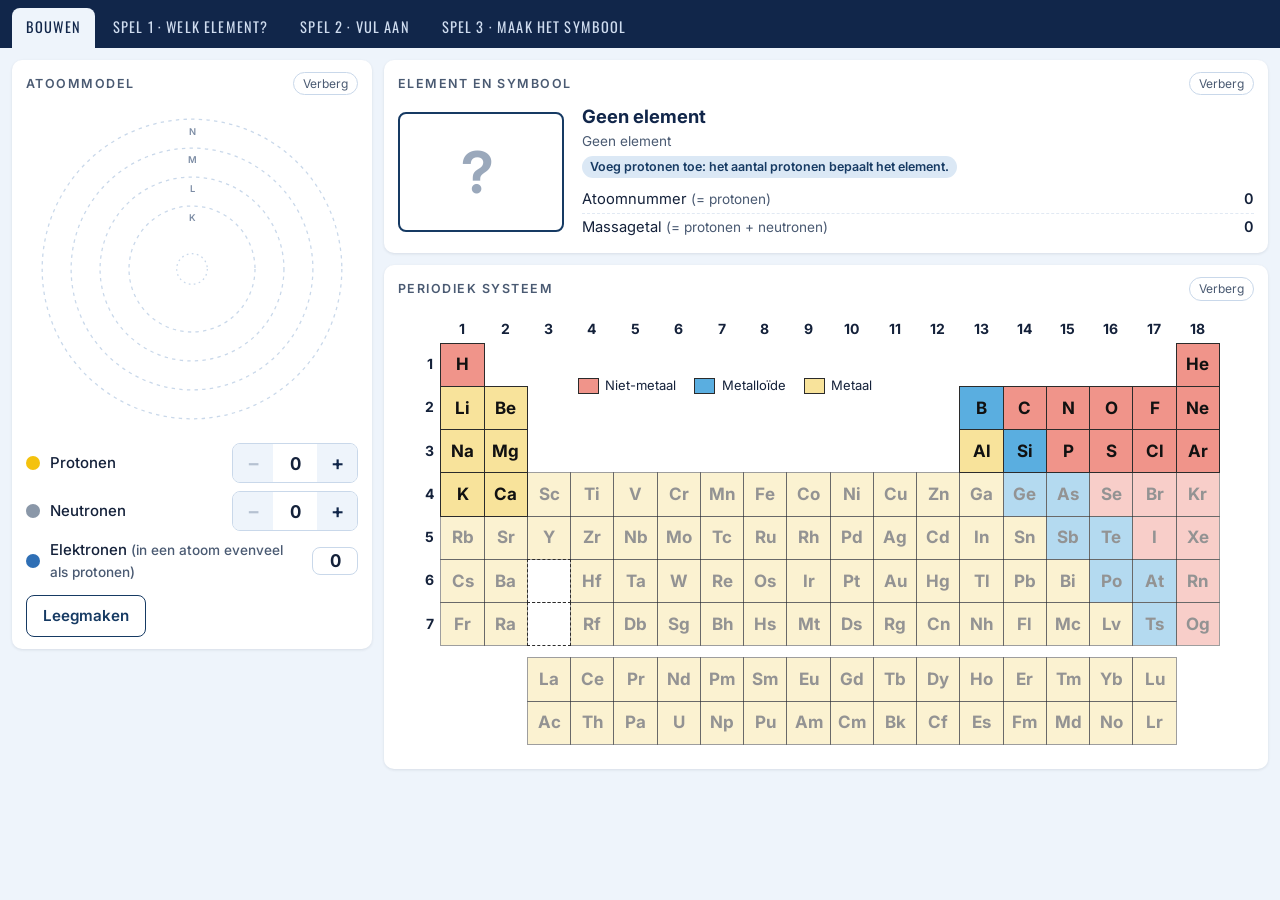
==== commit 7eaa5c4d: "Kern geel in alle modellen; hoofdstukpagina toont elke tool één keer met uitleg over de onderdelen -" ====
--- a/materialen/3hv/h1/bouw-een-atoom/index.html
+++ b/materialen/3hv/h1/bouw-een-atoom/index.html
@@ -12,7 +12,7 @@
     --navy: #11264a; --navy2: #163a63; --navy3: #2c5687;
     --licht: #eef4fb; --licht2: #dbe8f5; --rand: #c9d8ea;
     --tekst: #14213a; --zacht: #4a5a72;
-    --proton: #d64545; --neutron: #8a97a8; --elektron: #2f6fb5;
+    --proton: #f4c20d; --neutron: #8a97a8; --elektron: #2f6fb5;
     --goed: #1f8a4c; --fout: #c0392b;
     --nietmetaal: #f0948a; --metalloide: #5aaee0; --metaal: #f8e39b;
   }
@@ -63,7 +63,7 @@
   .atoom .schil.vol { stroke: #9fb6d3; }
   .atoom .schil-naam { font-size: 11px; fill: #7d8da5; font-weight: 600; font-family: Inter, Arial, sans-serif; }
   .atoom .kern-leeg { fill: none; stroke: #c9d8ea; stroke-width: 1.5; stroke-dasharray: 2 4; }
-  .atoom .p { fill: var(--proton); stroke: #fff; stroke-width: 1.2; }
+  .atoom .p { fill: var(--proton); stroke: #b88f00; stroke-width: 1; }
   .atoom .n { fill: var(--neutron); stroke: #fff; stroke-width: 1.2; }
   .atoom .e { fill: var(--elektron); stroke: #fff; stroke-width: 2; }
   .atoom .pop { animation: pop .35s ease-out; transform-box: fill-box; transform-origin: center; }
@@ -738,7 +738,7 @@
     else if (z === u.n && u.n !== u.z) waarom = `${naam(z)} heeft atoomnummer ${z}: dat is het aantal <b>neutronen</b>. Het element hangt af van het aantal <b>protonen</b>.`;
     else if (z === u.a) waarom = `${naam(z)} heeft atoomnummer ${z}: dat is het <b>massagetal</b> (protonen + neutronen). Het element hangt alleen af van het aantal <b>protonen</b>.`;
     else waarom = `${naam(z)} heeft atoomnummer ${z}, dus ${z} protonen. Dit deeltje heeft <b>${z < u.z ? "meer" : "minder"}</b> protonen.`;
-    const tip = `Het atoomnummer is gelijk aan het aantal protonen.${tel(u, "de rode bolletjes (protonen) in de kern")} In het periodiek systeem staan de elementen op volgorde van atoomnummer: H = 1, He = 2, Li = 3, enzovoort.`;
+    const tip = `Het atoomnummer is gelijk aan het aantal protonen.${tel(u, "de gele bolletjes (protonen) in de kern")} In het periodiek systeem staan de elementen op volgorde van atoomnummer: H = 1, He = 2, Li = 3, enzovoort.`;
     return { waarom, tip };
   },
   atoomnummer(u, w) {
@@ -747,7 +747,7 @@
     else if (w === u.e && u.e !== u.z) waarom = "Je hebt het aantal <b>elektronen</b> ingevuld. Bij een ion is dat niet gelijk aan het aantal protonen.";
     else if (w === u.a) waarom = "Je hebt het <b>massagetal</b> ingevuld (protonen + neutronen).";
     else waarom = `${w} is niet gelijk aan het aantal protonen: het is te ${w < u.z ? "klein" : "groot"}.`;
-    return { waarom, tip: `Het atoomnummer is het aantal <b>protonen</b>.${tel(u, "de rode bolletjes in de kern")}` };
+    return { waarom, tip: `Het atoomnummer is het aantal <b>protonen</b>.${tel(u, "de gele bolletjes in de kern")}` };
   },
   massagetal(u, w) {
     let waarom;
@@ -756,7 +756,7 @@
     else if (w === u.z + u.n + u.e && u.e !== 0) waarom = "Je hebt de <b>elektronen</b> ook meegeteld. Elektronen zijn zo licht dat ze niet meetellen voor het massagetal.";
     else if (w === u.z + u.e && u.e !== u.n) waarom = "Je hebt protonen en <b>elektronen</b> opgeteld. In plaats van de elektronen moet je de neutronen optellen.";
     else waarom = `${w} is te ${w < u.a ? "klein" : "groot"}.`;
-    return { waarom, tip: `Massagetal = aantal protonen + aantal neutronen (alle deeltjes in de kern).${tel(u, "de rode én de grijze bolletjes in de kern")}` };
+    return { waarom, tip: `Massagetal = aantal protonen + aantal neutronen (alle deeltjes in de kern).${tel(u, "de gele én de grijze bolletjes in de kern")}` };
   },
   lading(u, w) {
     let waarom;
@@ -764,7 +764,7 @@
     else if (u.q === 0) waarom = "Dit deeltje heeft <b>evenveel</b> protonen als elektronen.";
     else if (w === 0) waarom = "Dit deeltje heeft <b>niet</b> evenveel protonen als elektronen, dus het heeft een lading.";
     else waarom = `De lading ${w > u.q ? "is te hoog" : "is te laag"}.`;
-    return { waarom, tip: `Lading = protonen ${MIN} elektronen. Elk proton telt als +1, elk elektron als ${MIN}1. Meer protonen dan elektronen: positief (+). Meer elektronen dan protonen: negatief (${MIN}).${tel(u, "de protonen (rood) en de elektronen (blauw)")}` };
+    return { waarom, tip: `Lading = protonen ${MIN} elektronen. Elk proton telt als +1, elk elektron als ${MIN}1. Meer protonen dan elektronen: positief (+). Meer elektronen dan protonen: negatief (${MIN}).${tel(u, "de protonen (geel) en de elektronen (blauw)")}` };
   }
 };
 const VELDNAAM = { atoomnummer: "Atoomnummer", massagetal: "Massagetal", lading: "Lading" };
